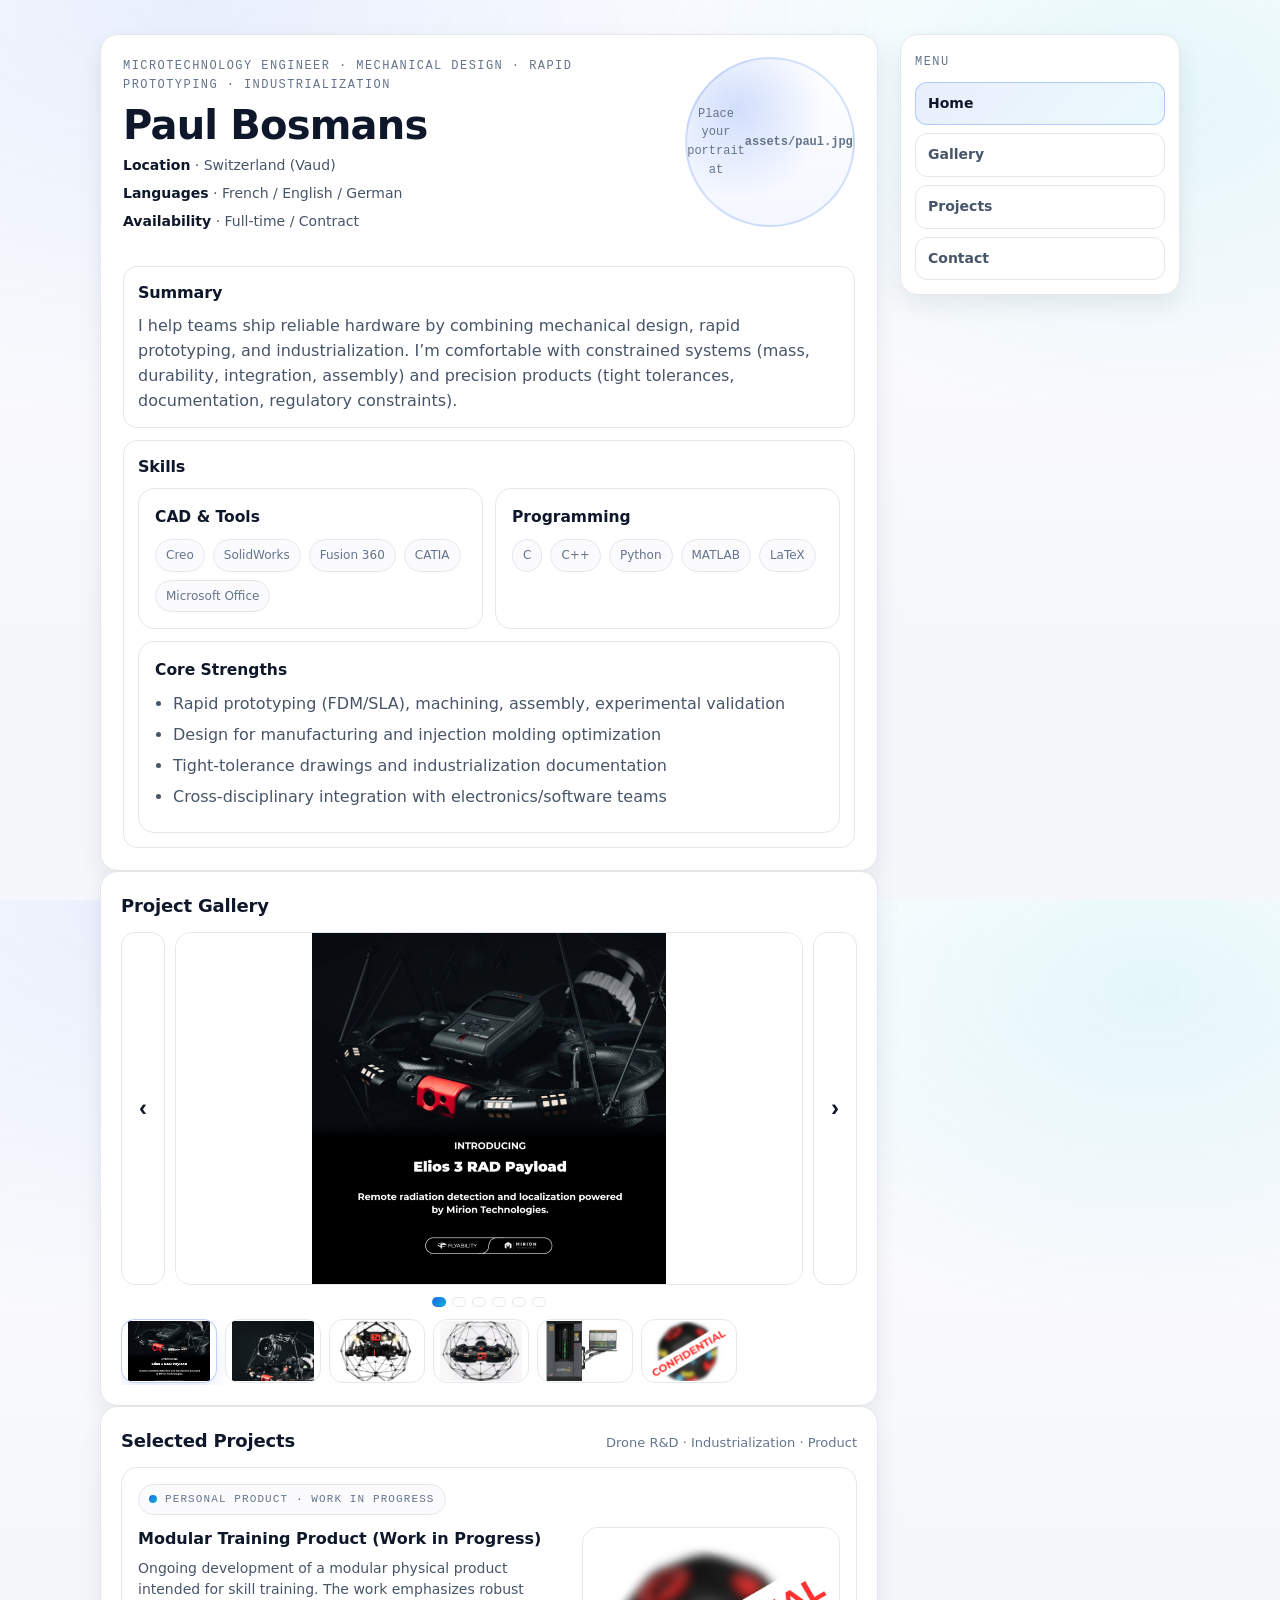
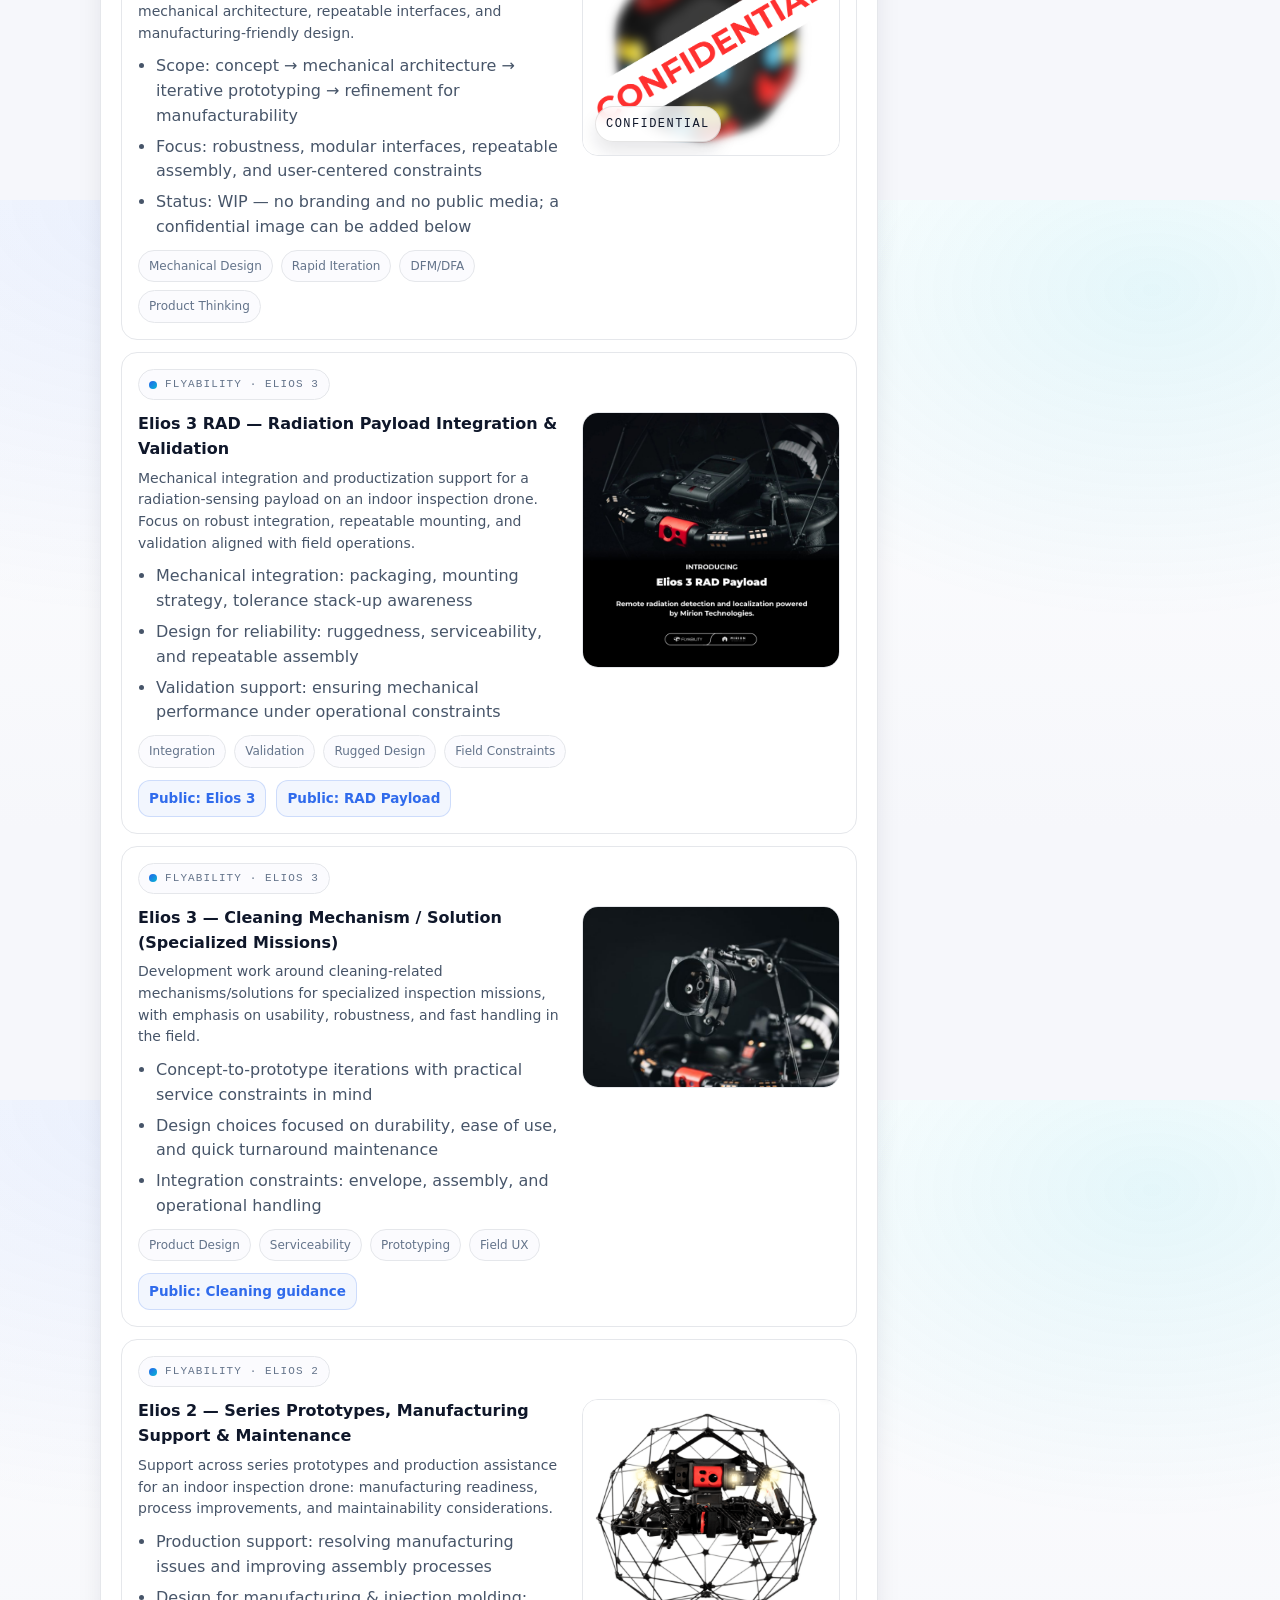
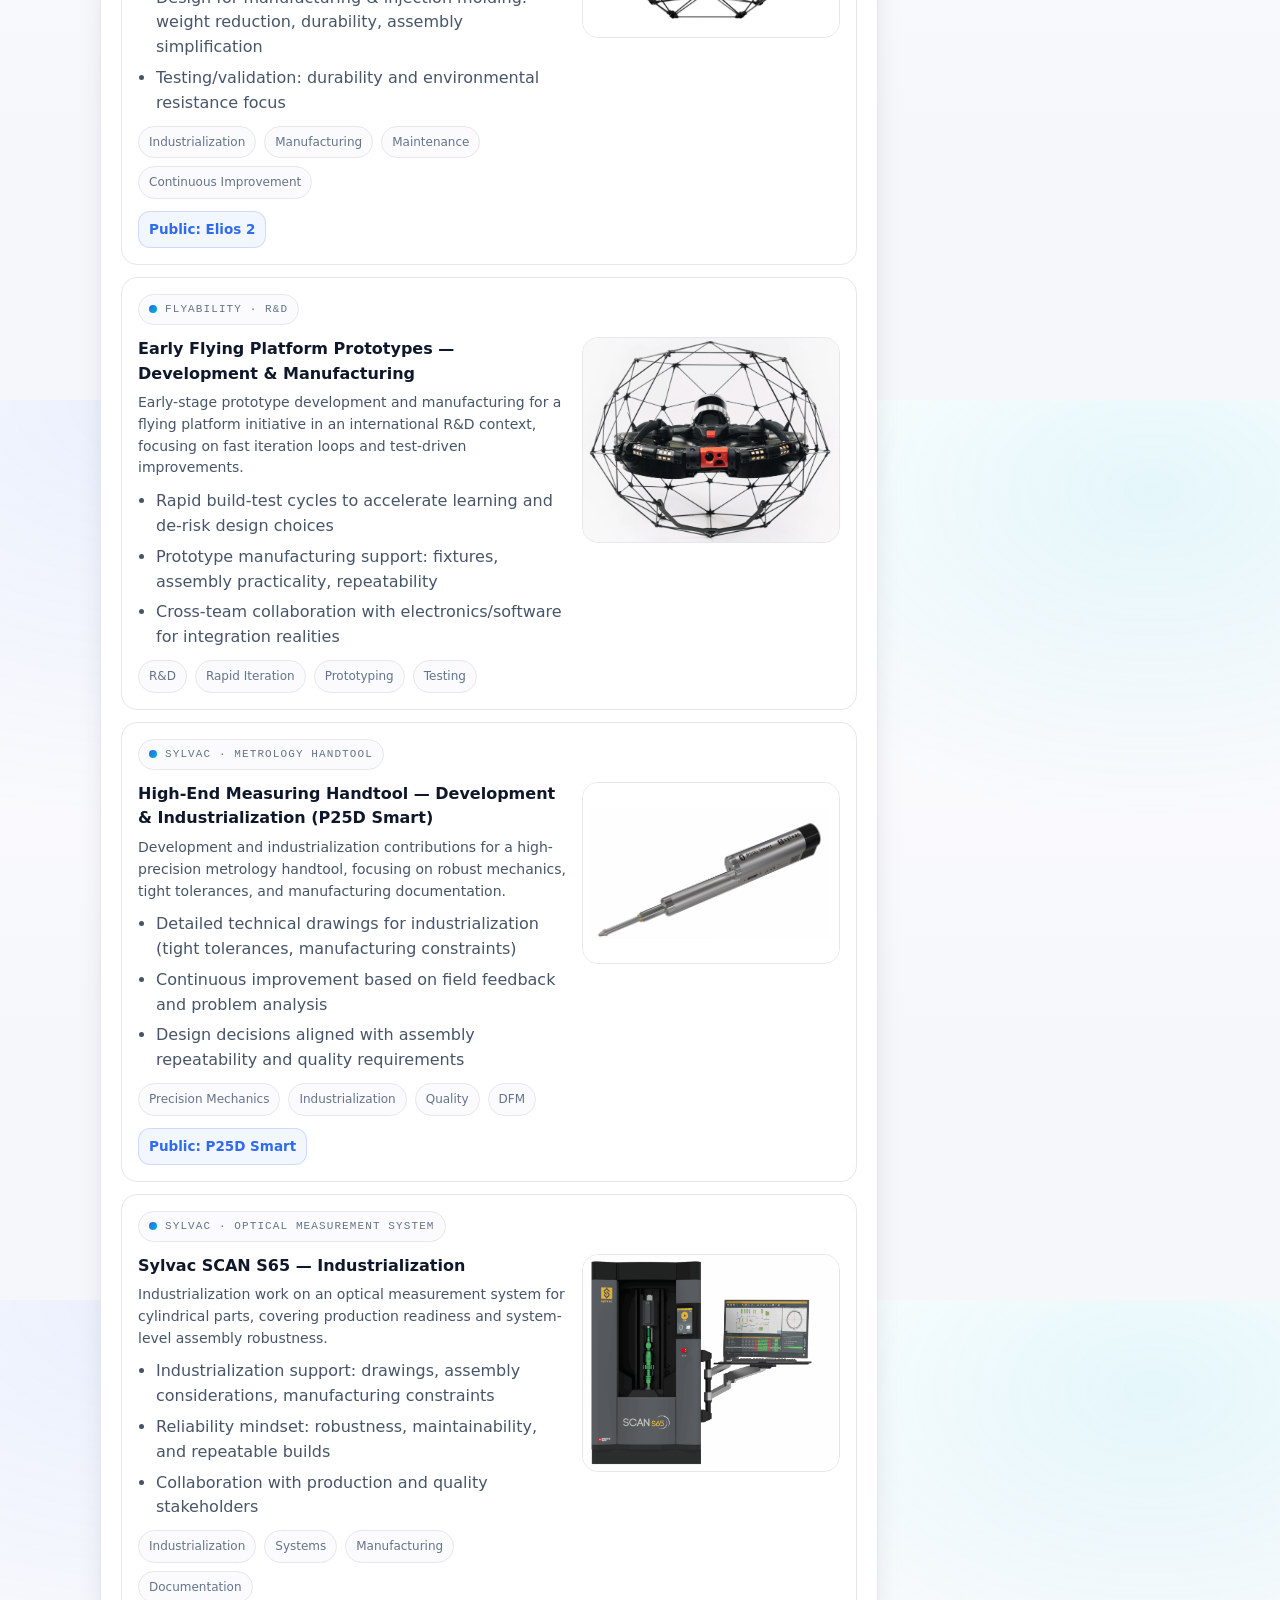
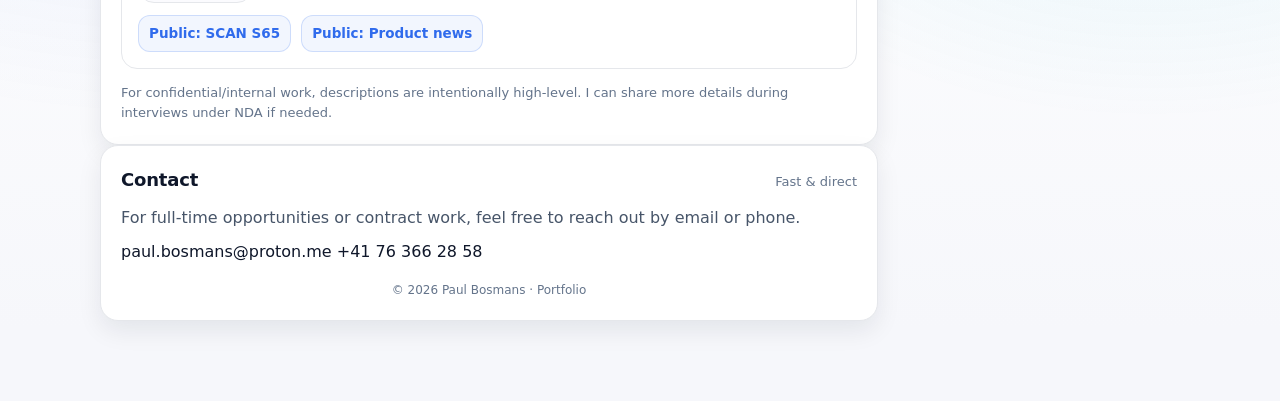
==== index.html @ 86e07195 "initial commit" ====
<!doctype html>
<html lang="en">
<head>
  <meta charset="utf-8" />
  <meta name="viewport" content="width=device-width,initial-scale=1" />
  <title>Paul Bosmans — Portfolio</title>
  <meta name="description" content="Portfolio of Paul Bosmans — Microtechnology engineer focused on mechanical design, rapid prototyping, and industrialization." />
  <link rel="stylesheet" href="css/styles.css" />
</head>

<body>
  <div class="layout">
    <!-- MAIN CONTENT -->
    <main class="content" id="top">

      <!-- HERO -->
      <header class="card hero">
        <div class="hero-left">
          <div class="kicker">Microtechnology Engineer · Mechanical Design · Rapid Prototyping · Industrialization</div>
          <h1>Paul Bosmans</h1>
          <div class="quick" id="quickInfo"></div>
        </div>

        <div class="hero-right">
          <figure class="avatar" aria-label="Portrait">
            <img src="assets/paul.jpg" alt="Paul Bosmans portrait"
                 onerror="this.style.display='none'; this.nextElementSibling.style.display='flex';" />
            <div class="avatar-fallback" style="display:none;">
              Place your portrait at<br><b>assets/paul.jpg</b>
            </div>
          </figure>
        </div>

        <div class="hero-embedded">
          <div class="hero-block" id="summary">
            <h2>Summary</h2>
            <p class="p" id="summaryText"></p>
          </div>

          <div class="hero-block" id="skills">
            <h2>Skills</h2>
            <div class="skills-grid" id="skillsGrid"></div>
          </div>
        </div>
      </header>

      <!-- GALLERY / CAROUSEL -->
      <section class="card section" id="gallery">
        <div class="section-head">
          <h2>Project Gallery</h2>
        </div>

        <div class="carousel" aria-label="Project images carousel">
          <div class="carousel-main">
            <button class="c-btn" id="cPrev" aria-label="Previous image">‹</button>

            <figure class="c-frame">
              <img id="cImage" alt="Project image" />
              <div class="c-fallback" id="cFallback" style="display:none;">
                No image to display. Check your list in <code>js/data.js</code>.
              </div>
            </figure>

            <button class="c-btn" id="cNext" aria-label="Next image">›</button>
          </div>

          <div class="carousel-meta">
            <div class="c-dots" id="cDots" aria-label="Carousel position"></div>
          </div>

          <div class="c-thumbs" id="cThumbs" aria-label="Carousel thumbnails"></div>
        </div>
      </section>

      <!-- PROJECTS -->
      <section class="card section" id="projects">
        <div class="section-head">
          <h2>Selected Projects</h2>
          <p>Drone R&amp;D · Industrialization · Product</p>
        </div>

        <div class="grid" id="projectsGrid"></div>

        <p class="note" id="projectsNote"></p>
      </section>

      <!-- CONTACT -->
      <section class="card section" id="contact">
        <div class="section-head">
          <h2>Contact</h2>
          <p>Fast & direct</p>
        </div>

        <p class="p" id="contactIntro"></p>
        <div class="actions" style="margin-top:10px;" id="contactActions"></div>

        <footer class="footer">© <span id="year"></span> Paul Bosmans · Portfolio</footer>
      </section>
    </main>

    <!-- RIGHT SIDEBAR MENU -->
    <aside class="sidebar card" aria-label="Right navigation">
      <div class="side-title">Menu</div>
      <nav class="nav" id="rightNav">
        <a href="#top" class="active">Home</a>
        <a href="#gallery">Gallery</a>
        <a href="#projects">Projects</a>
        <a href="#contact">Contact</a>
      </nav>
    </aside>
  </div>

  <script src="js/data.js"></script>
  <script src="js/main.js"></script>
</body>
</html>
---- css/styles.css ----
:root{
  --bg: #ffffff;
  --bg2:#f6f7fb;
  --card:#ffffff;
  --text:#0f172a;
  --muted:#475569;
  --muted2:#64748b;
  --border:#e5e7eb;
  --shadow: 0 10px 24px rgba(15, 23, 42, .08);
  --radius: 18px;
  --accent:#2563eb;
  --accent2:#06b6d4;
  --max: 1120px;
  --mono: ui-monospace, SFMono-Regular, Menlo, Monaco, Consolas, "Liberation Mono", "Courier New", monospace;
  --sans: ui-sans-serif, system-ui, -apple-system, Segoe UI, Roboto, Helvetica, Arial, "Apple Color Emoji","Segoe UI Emoji";
}

*{box-sizing:border-box}
html,body{height:100%}

body{
  margin:0;
  font-family:var(--sans);
  color:var(--text);
  background:
    radial-gradient(1200px 700px at 15% 0%, rgba(37,99,235,.10), transparent 60%),
    radial-gradient(900px 600px at 90% 10%, rgba(6,182,212,.10), transparent 55%),
    linear-gradient(180deg, var(--bg), var(--bg2) 70%, var(--bg2));
  line-height:1.55;
}

a{color:inherit; text-decoration:none}
code{font-family:var(--mono); font-size:.95em}

.layout{
  max-width: var(--max);
  margin: 0 auto;
  padding: 34px 20px 80px;
  display:grid;
  grid-template-columns: 1fr 280px;
  gap: 22px;
  align-items:start;
}

@media (max-width: 980px){
  .layout{grid-template-columns:1fr}
  .sidebar{position:static !important; top:auto !important}
}

.card{
  background: var(--card);
  border: 1px solid var(--border);
  border-radius: var(--radius);
  box-shadow: var(--shadow);
}

/* HERO */
.hero{
  padding: 22px;
  display:grid;
  grid-template-columns: minmax(0, 1fr) 260px;
  gap: 18px;
  align-items:start; /* top aligned */
}
@media (max-width: 780px){ .hero{grid-template-columns:1fr} }

.kicker{
  font-family: var(--mono);
  font-size: 12px;
  letter-spacing: .12em;
  text-transform: uppercase;
  color: var(--muted2);
}

h1{
  margin: 10px 0 8px;
  font-size: 40px;
  line-height: 1.08;
  letter-spacing: -0.02em;
}
@media (max-width: 520px){ h1{font-size: 34px} }

.subtitle{
  margin: 8px 0 0;
  color: var(--muted);
  max-width: 70ch;
  font-size: 15.5px;
}

.hero-embedded{
  margin-top: 16px;
  display:flex;
  flex-direction:column;
  gap: 12px;
  grid-column: 1 / -1;
}

.hero-block{
  border: 1px solid var(--border);
  border-radius: 14px;
  background: #ffffff;
  padding: 14px;
}

.hero-block h2{
  margin: 0 0 8px;
  font-size: 16px;
  letter-spacing: -.01em;
}

.micro{display:flex; gap:8px; flex-wrap:wrap; margin-top:14px}
.chip{
  font-size: 12px;
  padding: 6px 10px;
  border-radius: 999px;
  border: 1px solid var(--border);
  background: #fbfbfe;
  color: var(--muted2);
}

/* Right side: photo at top-right */
.hero-right{
  display:flex;
  flex-direction:column;
  align-items:flex-end;
  gap: 12px;
  width: 260px;
  justify-self: end;
}
@media (max-width: 780px){
  .hero-right{
    align-items:flex-start;
  }
}

/* Circular profile photo */
.avatar{
  width: 170px;
  height: 170px;
  border-radius: 999px;
  border: 2px solid rgba(37,99,235,.18);
  background:
    radial-gradient(circle at 30% 30%, rgba(37,99,235,.20), transparent 55%),
    linear-gradient(180deg, #fff, #f4f7ff);
  overflow:hidden;
  margin:0;
  flex: 0 0 auto;
}
.avatar img{
  width:100%;
  height:100%;
  object-fit:cover;
  display:block
}
.avatar-fallback{
  width:100%;
  height:100%;
  display:flex;
  align-items:center;
  justify-content:center;
  text-align:center;
  padding:10px;
  color: var(--muted2);
  font-family: var(--mono);
  font-size: 12px;
}

/* Quick info under photo */
.quick{
  display:flex;
  flex-direction:column;
  gap:6px;
  text-align:left;
}
.quick-line{color:var(--muted); font-size:14px}
.quick-line b{color:var(--text)}

/* SECTIONS */
.section{padding: 20px}
.section-head{
  display:flex;
  justify-content:space-between;
  align-items:baseline;
  gap:12px;
  margin-bottom: 12px;
}
.section-head h2{margin:0; font-size: 18px; letter-spacing:-.01em}
.section-head p{margin:0; color:var(--muted2); font-size:13px}
.p{margin:0; color:var(--muted)}

.note{
  margin: 14px 0 0;
  color: var(--muted2);
  font-size: 13px;
}

/* PROJECTS */
.grid{
  display:grid;
  grid-template-columns: repeat(12, 1fr);
  gap: 12px;
}

.project{
  grid-column: span 12;
  padding: 16px;
  border-radius: 16px;
  border: 1px solid var(--border);
  background: #ffffff;
}

.badge{
  display:inline-flex;
  align-items:center;
  gap:8px;
  font-family: var(--mono);
  font-size: 11px;
  letter-spacing: .10em;
  text-transform: uppercase;
  padding: 6px 10px;
  border-radius: 999px;
  border: 1px solid var(--border);
  background: #fbfbfe;
  color: var(--muted2);
  margin-bottom: 12px;
}
.dot{
  width: 8px; height: 8px; border-radius: 999px;
  background: linear-gradient(135deg, var(--accent), var(--accent2));
}

.project-body{
  display:grid;
  grid-template-columns: 1.25fr .75fr;
  gap: 14px;
  align-items:start;
}
.project-body.no-media{grid-template-columns: 1fr;}
@media (max-width: 900px){ .project-body{grid-template-columns:1fr} }

.project-text h3{margin:0 0 6px; font-size: 16px}
.project-text p{margin:0 0 10px; color: var(--muted); font-size: 14px}

.bullets{
  margin: 0 0 10px;
  padding-left: 18px;
  color: var(--muted);
}
.bullets li{margin: 6px 0}
.bullets b{color: var(--text)}

.tags{display:flex; gap:8px; flex-wrap:wrap}
.tag{
  font-size: 12px;
  padding: 6px 10px;
  border-radius: 999px;
  border: 1px solid var(--border);
  background: #fbfbfe;
  color: var(--muted2);
}

.links{display:flex; gap:10px; flex-wrap:wrap; margin-top: 12px}
.link{
  font-size: 13.5px;
  font-weight: 650;
  color: rgba(37,99,235,.95);
  padding: 7px 10px;
  border-radius: 12px;
  border: 1px solid rgba(37,99,235,.18);
  background: rgba(37,99,235,.06);
}

.project-media{
  margin:0;
  border-radius: 16px;
  border: 1px solid var(--border);
  overflow:hidden;
  background:
    radial-gradient(600px 220px at 20% 0%, rgba(37,99,235,.10), transparent 60%),
    linear-gradient(180deg, #ffffff, #f7f8ff);
  min-height: 180px;
  display:flex;
  align-items:center;
  justify-content:center;
  position: relative;
}
.project-media img{
  width:100%;
  height:100%;
  min-height: 180px;
  object-fit:cover;
  display:block;
}

.project-media.contain-image img{
  object-fit: contain;
  background: #ffffff;
  padding: 8px;
}
.media-fallback{
  width:100%;
  height:100%;
  min-height: 180px;
  display:flex;
  align-items:center;
  justify-content:center;
  text-align:center;
  padding:16px;
  color: var(--muted2);
  font-family: var(--mono);
  font-size: 12px;
}

/* CONFIDENTIAL overlay */
.project-media.confidential .confidential-badge{
  position:absolute;
  left: 12px;
  bottom: 12px;
  padding: 8px 10px;
  border-radius: 999px;
  border: 1px solid rgba(0,0,0,.10);
  background: rgba(255,255,255,.82);
  backdrop-filter: blur(6px);
  font-family: var(--mono);
  font-size: 12px;
  letter-spacing: .12em;
  text-transform: uppercase;
  color: #0f172a;
  box-shadow: 0 10px 18px rgba(15,23,42,.10);
}

/* SKILLS */
.skills-grid{
  display:grid;
  grid-template-columns: 1fr 1fr;
  gap: 12px;
}
@media (max-width: 900px){ .skills-grid{grid-template-columns:1fr} }

.hero-block .skills-grid{
  margin-top: 6px;
}

.box{
  border: 1px solid var(--border);
  border-radius: 16px;
  padding: 16px;
  background: #ffffff;
}
.box h3{margin:0 0 10px; font-size: 15.5px}
.box ul{margin:0; padding-left:18px; color:var(--muted)}
.box li{margin:6px 0}

.pillrow{display:flex; flex-wrap:wrap; gap:8px}
.pill{
  font-size: 12px;
  padding: 6px 10px;
  border-radius: 999px;
  border: 1px solid var(--border);
  background: #fbfbfe;
  color: var(--muted2);
}

/* SIDEBAR */
.sidebar{
  position: sticky;
  top: 16px;
  padding: 14px;
}
.side-title{
  font-family: var(--mono);
  font-size: 12px;
  letter-spacing: .12em;
  text-transform: uppercase;
  color: var(--muted2);
  margin: 4px 0 10px;
}
.nav{display:flex; flex-direction:column; gap: 8px;}
.nav a{
  padding: 10px 12px;
  border-radius: 12px;
  border: 1px solid var(--border);
  background: #ffffff;
  color: var(--muted);
  font-weight: 650;
  font-size: 14px;
  transition: .12s ease;
}
.nav a:hover{
  border-color: rgba(37,99,235,.25);
  color: var(--text);
  transform: translateY(-1px);
  box-shadow: 0 10px 18px rgba(15,23,42,.06);
}
.nav a.active{
  color: var(--text);
  border-color: rgba(37,99,235,.30);
  background: linear-gradient(135deg, rgba(37,99,235,.10), rgba(6,182,212,.08));
}

.mini{
  margin-top: 12px;
  padding: 12px;
  border: 1px solid var(--border);
  border-radius: 14px;
  background: #ffffff;
  color: var(--muted);
  font-size: 13px;
}
.mini-title{
  font-weight: 800;
  color: var(--text);
  margin-bottom: 6px;
}

/* FOOTER */
.footer{
  margin-top: 16px;
  color: var(--muted2);
  font-size: 12px;
  text-align:center;
}

/* CAROUSEL (responsive, no page scale issues) */
.carousel{
  display:flex;
  flex-direction:column;
  gap: 12px;
}

.carousel-main{
  display:grid;
  grid-template-columns: 44px 1fr 44px;
  gap: 10px;
  align-items:stretch;
}
@media (max-width: 520px){
  .carousel-main{ grid-template-columns: 40px 1fr 40px; }
}

.c-btn{
  border-radius: 14px;
  border: 1px solid var(--border);
  background: #ffffff;
  font-size: 24px;
  font-weight: 800;
  color: var(--text);
  cursor:pointer;
  transition: .12s ease;
}
.c-btn:hover{
  transform: translateY(-1px);
  box-shadow: 0 10px 18px rgba(15,23,42,.08);
}
.c-btn:disabled{
  opacity: .5;
  cursor:not-allowed;
  box-shadow:none;
  transform:none;
}

.c-frame{
  margin:0;
  border-radius: 16px;
  border: 1px solid var(--border);
  overflow:hidden;
  background:
    radial-gradient(600px 220px at 20% 0%, rgba(37,99,235,.10), transparent 60%),
    linear-gradient(180deg, #ffffff, #f7f8ff);
  display:flex;
  align-items:center;
  justify-content:center;

  aspect-ratio: 16 / 9;
  max-height: 420px;
  width: 100%;
}

#cImage{
  width:100%;
  height:100%;
  object-fit: contain;
  display:block;
  background: #fff;
}

.c-fallback{
  width:100%;
  height:100%;
  display:flex;
  align-items:center;
  justify-content:center;
  text-align:center;
  padding:16px;
  color: var(--muted2);
  font-family: var(--mono);
  font-size: 12px;
}

.carousel-meta{
  display:flex;
  align-items:center;
  justify-content:center;
  gap: 12px;
  flex-wrap:wrap;
}

.c-caption b{font-size: 14px;}
.c-sub{
  font-family: var(--mono);
  font-size: 12px;
  color: var(--muted2);
  margin-top: 4px;
}

.c-dots{display:flex; gap: 6px; align-items:center;}
.c-dot{
  width: 10px;
  height: 10px;
  border-radius: 999px;
  border: 1px solid var(--border);
  background: #ffffff;
  cursor:pointer;
}
.c-dot.active{
  background: linear-gradient(135deg, var(--accent), var(--accent2));
  border-color: rgba(37,99,235,.20);
}

.c-thumbs{
  display:flex;
  gap: 8px;
  overflow:auto;
  padding-bottom: 2px;
  scroll-snap-type: x mandatory;
}
.c-thumb{
  min-width: 96px;
  width: 96px;
  height: 64px;
  border-radius: 14px;
  border: 1px solid var(--border);
  background: #fff;
  overflow:hidden;
  cursor:pointer;
  transition: .12s ease;
  position:relative;
  scroll-snap-align: start;
}
.c-thumb:hover{
  transform: translateY(-1px);
  box-shadow: 0 10px 18px rgba(15,23,42,.08);
}
.c-thumb.active{
  border-color: rgba(37,99,235,.30);
  box-shadow: 0 10px 18px rgba(37,99,235,.10);
}
.c-thumb img{
  width:100%;
  height:100%;
  object-fit:cover;
  display:block;
}
.c-thumb-fallback{
  width:100%;
  height:100%;
  display:flex;
  align-items:center;
  justify-content:center;
  text-align:center;
  padding: 6px;
  font-size: 10px;
  color: var(--muted2);
  font-family: var(--mono);
}
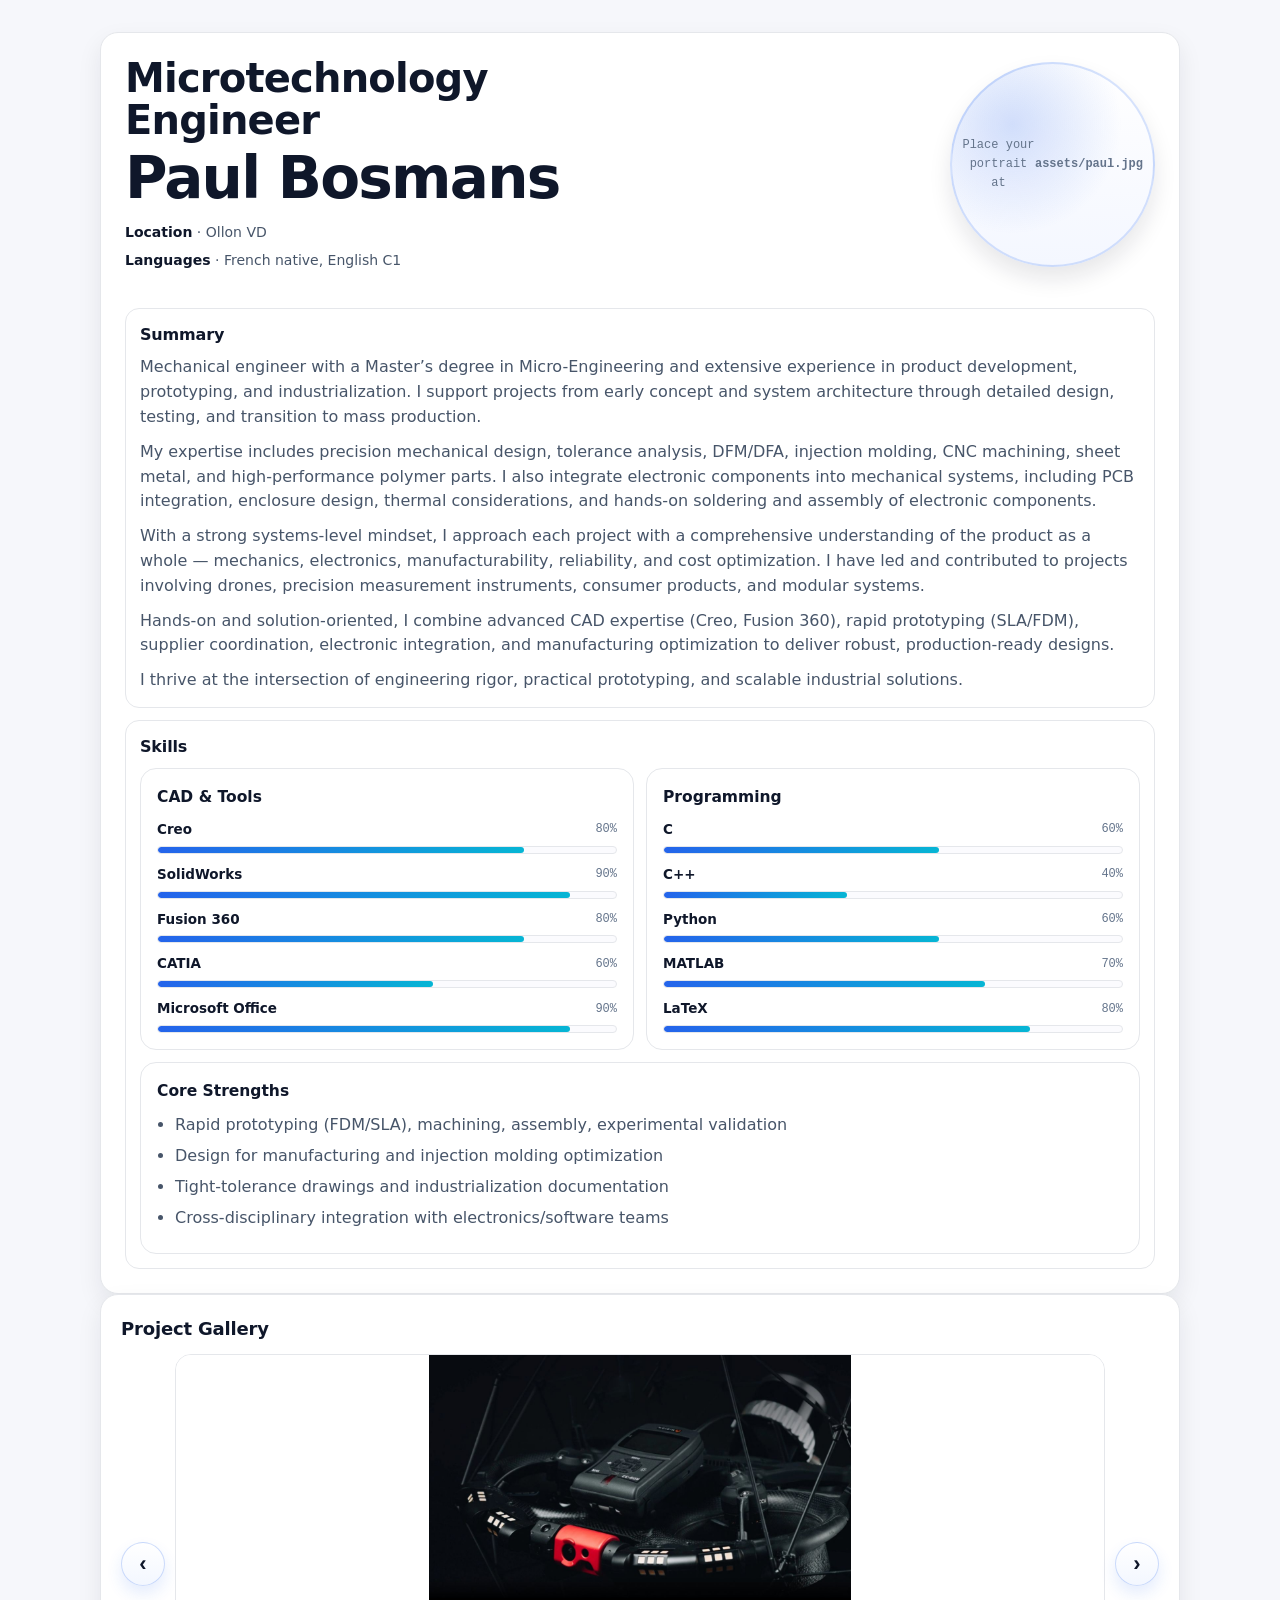
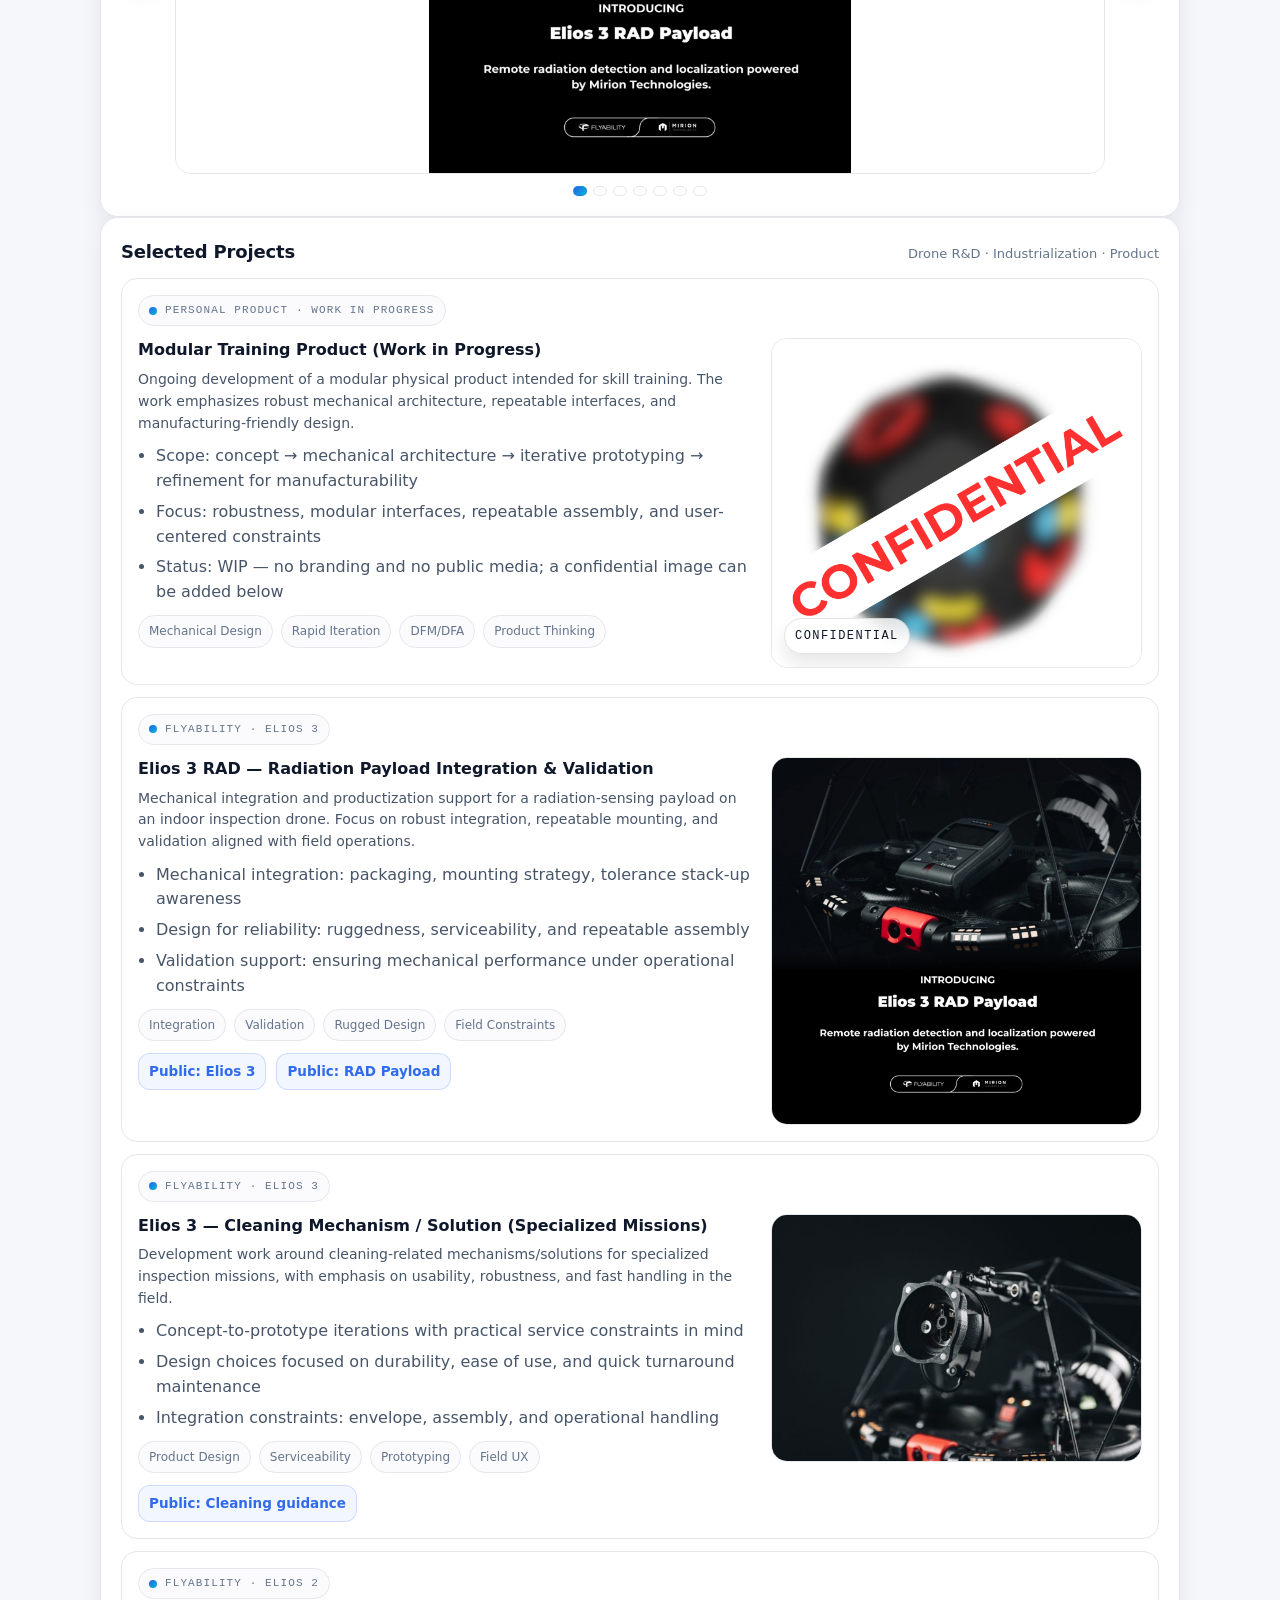
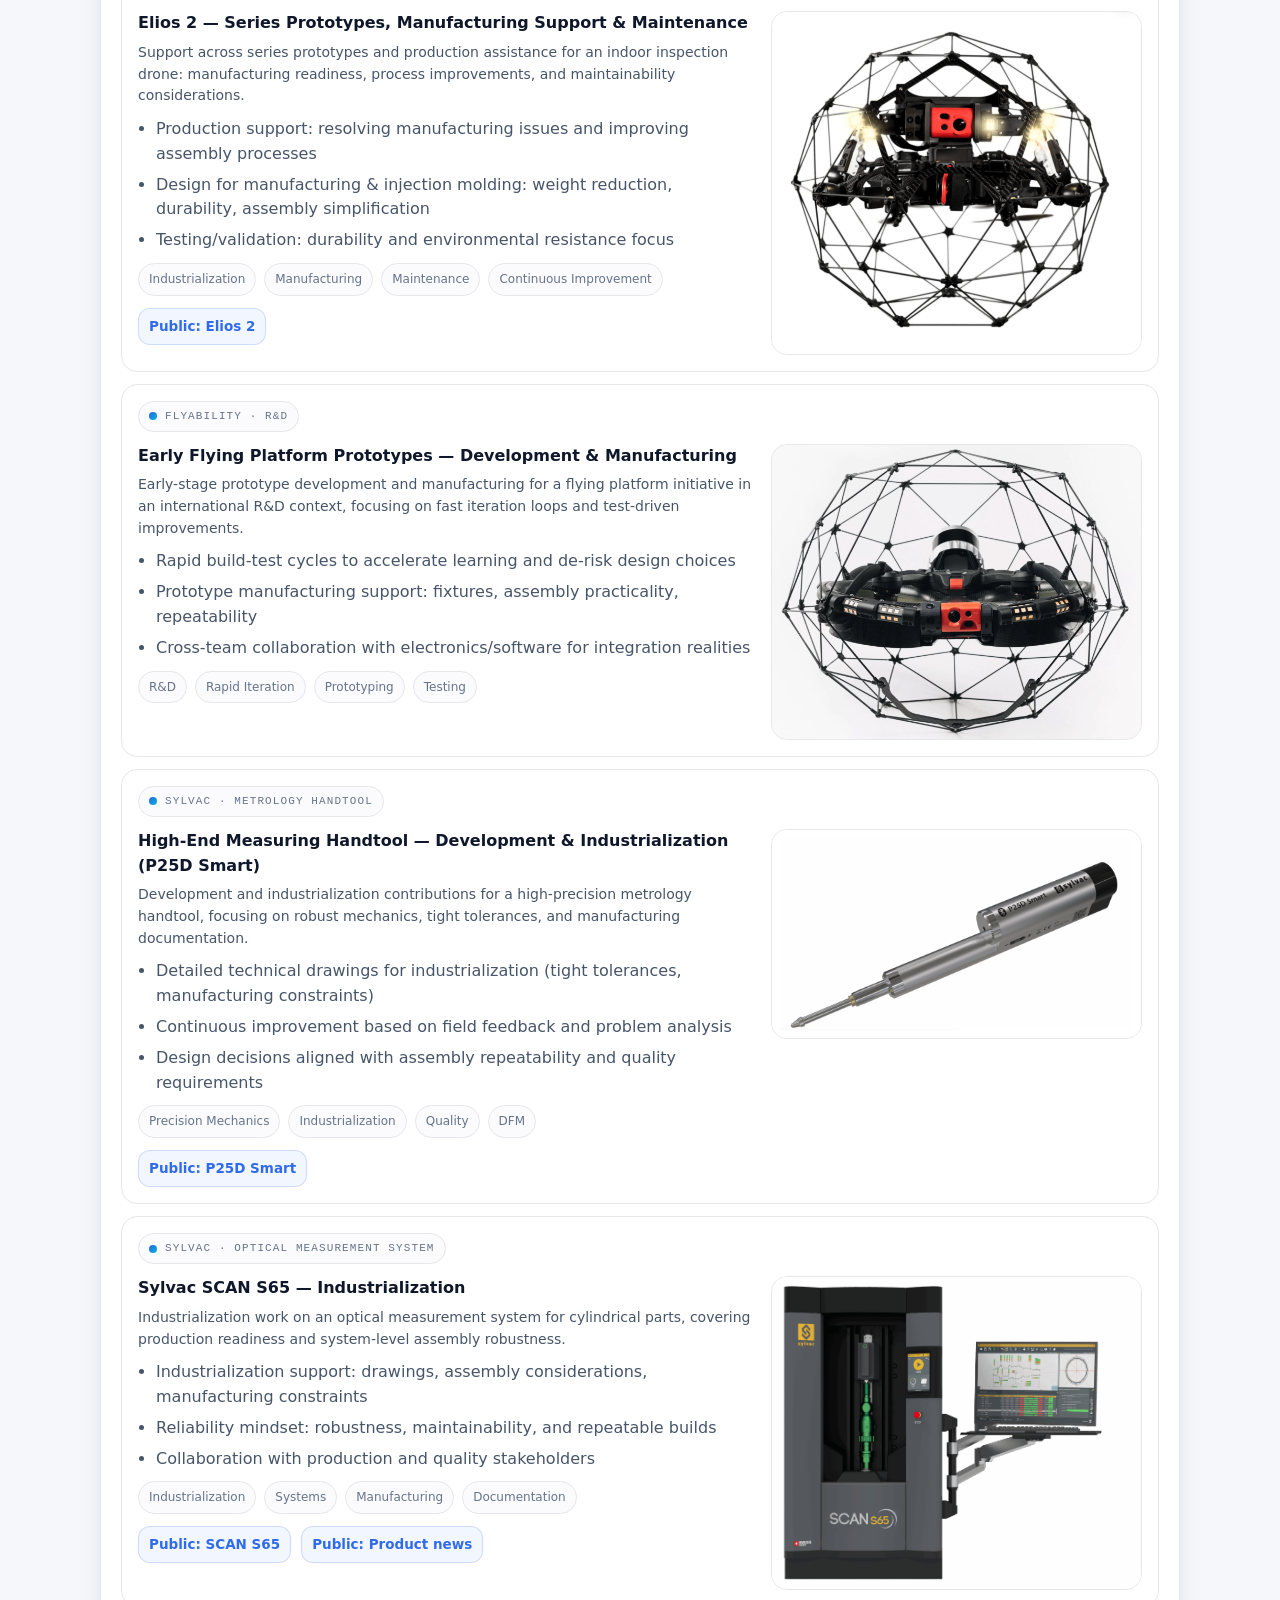
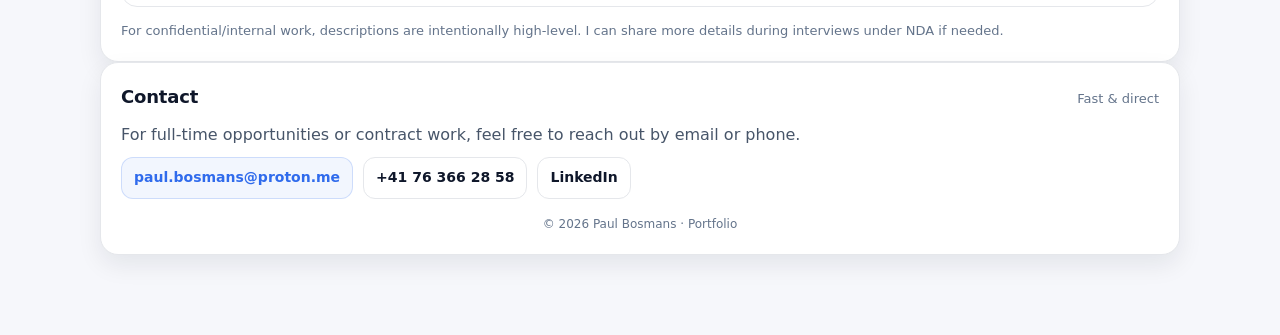
==== commit ebaf51e1: "second version, sharable" ====
--- a/index.html
+++ b/index.html
@@ -5,6 +5,7 @@
   <meta name="viewport" content="width=device-width,initial-scale=1" />
   <title>Paul Bosmans — Portfolio</title>
   <meta name="description" content="Portfolio of Paul Bosmans — Microtechnology engineer focused on mechanical design, rapid prototyping, and industrialization." />
+  <link rel="icon" type="image/png" sizes="512x512" href="assets/android-chrome-512x512.png" />
   <link rel="stylesheet" href="css/styles.css" />
 </head>
 
@@ -16,8 +17,8 @@
       <!-- HERO -->
       <header class="card hero">
         <div class="hero-left">
-          <div class="kicker">Microtechnology Engineer · Mechanical Design · Rapid Prototyping · Industrialization</div>
-          <h1>Paul Bosmans</h1>
+          <p class="hero-role">Microtechnology Engineer</p>
+          <h1 class="hero-name">Paul Bosmans</h1>
           <div class="quick" id="quickInfo"></div>
         </div>
 
@@ -34,7 +35,7 @@
         <div class="hero-embedded">
           <div class="hero-block" id="summary">
             <h2>Summary</h2>
-            <p class="p" id="summaryText"></p>
+            <div class="p" id="summaryText"></div>
           </div>
 
           <div class="hero-block" id="skills">
@@ -56,6 +57,7 @@
 
             <figure class="c-frame">
               <img id="cImage" alt="Project image" />
+              <video id="cVideo" controls muted playsinline preload="metadata" style="display:none;"></video>
               <div class="c-fallback" id="cFallback" style="display:none;">
                 No image to display. Check your list in <code>js/data.js</code>.
               </div>
@@ -98,16 +100,6 @@
       </section>
     </main>
 
-    <!-- RIGHT SIDEBAR MENU -->
-    <aside class="sidebar card" aria-label="Right navigation">
-      <div class="side-title">Menu</div>
-      <nav class="nav" id="rightNav">
-        <a href="#top" class="active">Home</a>
-        <a href="#gallery">Gallery</a>
-        <a href="#projects">Projects</a>
-        <a href="#contact">Contact</a>
-      </nav>
-    </aside>
   </div>
 
   <script src="js/data.js"></script>
--- a/css/styles.css
+++ b/css/styles.css
@@ -22,10 +22,7 @@
   margin:0;
   font-family:var(--sans);
   color:var(--text);
-  background:
-    radial-gradient(1200px 700px at 15% 0%, rgba(37,99,235,.10), transparent 60%),
-    radial-gradient(900px 600px at 90% 10%, rgba(6,182,212,.10), transparent 55%),
-    linear-gradient(180deg, var(--bg), var(--bg2) 70%, var(--bg2));
+  background: var(--bg2);
   line-height:1.55;
 }
 
@@ -35,17 +32,14 @@
 .layout{
   max-width: var(--max);
   margin: 0 auto;
-  padding: 34px 20px 80px;
+  padding: clamp(16px, 2.5vw, 34px) clamp(12px, 2.2vw, 20px) 80px;
   display:grid;
-  grid-template-columns: 1fr 280px;
-  gap: 22px;
+  grid-template-columns: minmax(0, 1fr);
+  gap: clamp(12px, 2vw, 22px);
   align-items:start;
 }
 
-@media (max-width: 980px){
-  .layout{grid-template-columns:1fr}
-  .sidebar{position:static !important; top:auto !important}
-}
+.content{min-width:0}
 
 .card{
   background: var(--card);
@@ -56,35 +50,44 @@
 
 /* HERO */
 .hero{
-  padding: 22px;
+  padding: 24px;
   display:grid;
-  grid-template-columns: minmax(0, 1fr) 260px;
-  gap: 18px;
-  align-items:start; /* top aligned */
-}
-@media (max-width: 780px){ .hero{grid-template-columns:1fr} }
-
-.kicker{
-  font-family: var(--mono);
-  font-size: 12px;
-  letter-spacing: .12em;
-  text-transform: uppercase;
-  color: var(--muted2);
-}
-
-h1{
-  margin: 10px 0 8px;
-  font-size: 40px;
-  line-height: 1.08;
+  grid-template-columns: minmax(0, 1fr) minmax(170px, 220px);
+  gap: 20px 28px;
+  align-items:center;
+}
+@media (max-width: 1240px){
+  .hero{
+    grid-template-columns:1fr;
+    gap: 14px;
+  }
+}
+
+.hero-left{min-width:0}
+
+.hero-role{
+  margin: 0;
+  font-size: clamp(26px, 4.6vw, 40px);
+  line-height: 1.05;
   letter-spacing: -0.02em;
-}
-@media (max-width: 520px){ h1{font-size: 34px} }
-
-.subtitle{
+  font-weight: 800;
+  color: var(--text);
+  max-width: 18ch;
+}
+
+.hero-name{
   margin: 8px 0 0;
-  color: var(--muted);
-  max-width: 70ch;
-  font-size: 15.5px;
+  font-size: clamp(36px, 6vw, 58px);
+  line-height: 1.02;
+  letter-spacing: -0.03em;
+}
+
+.quick{
+  display:flex;
+  flex-direction:column;
+  gap:6px;
+  text-align:left;
+  margin-top: 14px;
 }
 
 .hero-embedded{
@@ -123,20 +126,23 @@
   display:flex;
   flex-direction:column;
   align-items:flex-end;
-  gap: 12px;
-  width: 260px;
+  gap: 0;
+  width: auto;
   justify-self: end;
-}
-@media (max-width: 780px){
+  align-self: center;
+}
+@media (max-width: 1240px){
   .hero-right{
-    align-items:flex-start;
+    align-items:center;
+    justify-self:center;
+    align-self: start;
   }
 }
 
 /* Circular profile photo */
 .avatar{
-  width: 170px;
-  height: 170px;
+  width: clamp(155px, 22vw, 205px);
+  height: clamp(155px, 22vw, 205px);
   border-radius: 999px;
   border: 2px solid rgba(37,99,235,.18);
   background:
@@ -145,6 +151,7 @@
   overflow:hidden;
   margin:0;
   flex: 0 0 auto;
+  box-shadow: 0 12px 22px rgba(15,23,42,.10);
 }
 .avatar img{
   width:100%;
@@ -165,15 +172,41 @@
   font-size: 12px;
 }
 
-/* Quick info under photo */
-.quick{
-  display:flex;
-  flex-direction:column;
-  gap:6px;
-  text-align:left;
-}
+/* Quick info */
 .quick-line{color:var(--muted); font-size:14px}
 .quick-line b{color:var(--text)}
+
+.actions{
+  display:flex;
+  gap:10px;
+  flex-wrap:wrap;
+}
+
+.btn{
+  display:inline-flex;
+  align-items:center;
+  justify-content:center;
+  padding: 9px 12px;
+  border-radius: 12px;
+  border: 1px solid var(--border);
+  background: #ffffff;
+  color: var(--text);
+  font-size: 14px;
+  font-weight: 650;
+  transition: .14s ease;
+}
+
+.btn:hover{
+  transform: translateY(-1px);
+  box-shadow: 0 10px 18px rgba(15,23,42,.08);
+  border-color: rgba(37,99,235,.25);
+}
+
+.btn.primary{
+  color: rgba(37,99,235,.95);
+  border-color: rgba(37,99,235,.18);
+  background: rgba(37,99,235,.06);
+}
 
 /* SECTIONS */
 .section{padding: 20px}
@@ -181,12 +214,16 @@
   display:flex;
   justify-content:space-between;
   align-items:baseline;
+  flex-wrap: wrap;
   gap:12px;
   margin-bottom: 12px;
 }
 .section-head h2{margin:0; font-size: 18px; letter-spacing:-.01em}
 .section-head p{margin:0; color:var(--muted2); font-size:13px}
 .p{margin:0; color:var(--muted)}
+
+.summary-paragraph{margin:0; color:var(--muted)}
+.summary-paragraph + .summary-paragraph{margin-top: 10px}
 
 .note{
   margin: 14px 0 0;
@@ -236,7 +273,7 @@
   align-items:start;
 }
 .project-body.no-media{grid-template-columns: 1fr;}
-@media (max-width: 900px){ .project-body{grid-template-columns:1fr} }
+@media (max-width: 1240px){ .project-body{grid-template-columns:1fr} }
 
 .project-text h3{margin:0 0 6px; font-size: 16px}
 .project-text p{margin:0 0 10px; color: var(--muted); font-size: 14px}
@@ -335,7 +372,7 @@
   grid-template-columns: 1fr 1fr;
   gap: 12px;
 }
-@media (max-width: 900px){ .skills-grid{grid-template-columns:1fr} }
+@media (max-width: 1100px){ .skills-grid{grid-template-columns:1fr} }
 
 .hero-block .skills-grid{
   margin-top: 6px;
@@ -361,41 +398,50 @@
   color: var(--muted2);
 }
 
-/* SIDEBAR */
-.sidebar{
-  position: sticky;
-  top: 16px;
-  padding: 14px;
-}
-.side-title{
-  font-family: var(--mono);
-  font-size: 12px;
-  letter-spacing: .12em;
-  text-transform: uppercase;
-  color: var(--muted2);
-  margin: 4px 0 10px;
-}
-.nav{display:flex; flex-direction:column; gap: 8px;}
-.nav a{
-  padding: 10px 12px;
-  border-radius: 12px;
-  border: 1px solid var(--border);
-  background: #ffffff;
-  color: var(--muted);
+.skill-level-list{
+  display:flex;
+  flex-direction:column;
+  gap: 10px;
+}
+
+.skill-level-item{
+  display:flex;
+  flex-direction:column;
+  gap: 6px;
+}
+
+.skill-level-head{
+  display:flex;
+  align-items:center;
+  justify-content:space-between;
+  gap: 10px;
+}
+
+.skill-name{
+  color: var(--text);
+  font-size: 13.5px;
   font-weight: 650;
-  font-size: 14px;
-  transition: .12s ease;
-}
-.nav a:hover{
-  border-color: rgba(37,99,235,.25);
-  color: var(--text);
-  transform: translateY(-1px);
-  box-shadow: 0 10px 18px rgba(15,23,42,.06);
-}
-.nav a.active{
-  color: var(--text);
-  border-color: rgba(37,99,235,.30);
-  background: linear-gradient(135deg, rgba(37,99,235,.10), rgba(6,182,212,.08));
+}
+
+.skill-level-value{
+  color: var(--muted2);
+  font-size: 12px;
+  font-family: var(--mono);
+}
+
+.skill-bar{
+  height: 8px;
+  border-radius: 999px;
+  border: 1px solid var(--border);
+  background: #fbfbfe;
+  overflow: hidden;
+}
+
+.skill-bar span{
+  display:block;
+  height:100%;
+  border-radius: 999px;
+  background: linear-gradient(135deg, var(--accent), var(--accent2));
 }
 
 .mini{
@@ -432,28 +478,41 @@
   display:grid;
   grid-template-columns: 44px 1fr 44px;
   gap: 10px;
-  align-items:stretch;
+  align-items:center;
 }
 @media (max-width: 520px){
   .carousel-main{ grid-template-columns: 40px 1fr 40px; }
 }
 
 .c-btn{
-  border-radius: 14px;
-  border: 1px solid var(--border);
-  background: #ffffff;
-  font-size: 24px;
+  width: 44px;
+  height: 44px;
+  border-radius: 999px;
+  border: 1px solid rgba(37,99,235,.22);
+  background: linear-gradient(180deg, #ffffff, #f3f7ff);
+  font-size: 22px;
   font-weight: 800;
   color: var(--text);
   cursor:pointer;
-  transition: .12s ease;
+  line-height: 1;
+  display:flex;
+  align-items:center;
+  justify-content:center;
+  transition: .16s ease;
+  box-shadow: 0 8px 16px rgba(37,99,235,.12);
+  align-self:center;
 }
 .c-btn:hover{
-  transform: translateY(-1px);
-  box-shadow: 0 10px 18px rgba(15,23,42,.08);
+  transform: translateY(-2px) scale(1.03);
+  border-color: rgba(37,99,235,.35);
+  box-shadow: 0 12px 22px rgba(37,99,235,.20);
+}
+.c-btn:focus-visible{
+  outline: 2px solid rgba(37,99,235,.45);
+  outline-offset: 2px;
 }
 .c-btn:disabled{
-  opacity: .5;
+  opacity: .45;
   cursor:not-allowed;
   box-shadow:none;
   transform:none;
@@ -484,6 +543,14 @@
   background: #fff;
 }
 
+#cVideo{
+  width:100%;
+  height:100%;
+  object-fit: contain;
+  display:block;
+  background: #000;
+}
+
 .c-fallback{
   width:100%;
   height:100%;
@@ -528,7 +595,7 @@
 }
 
 .c-thumbs{
-  display:flex;
+  display:none;
   gap: 8px;
   overflow:auto;
   padding-bottom: 2px;
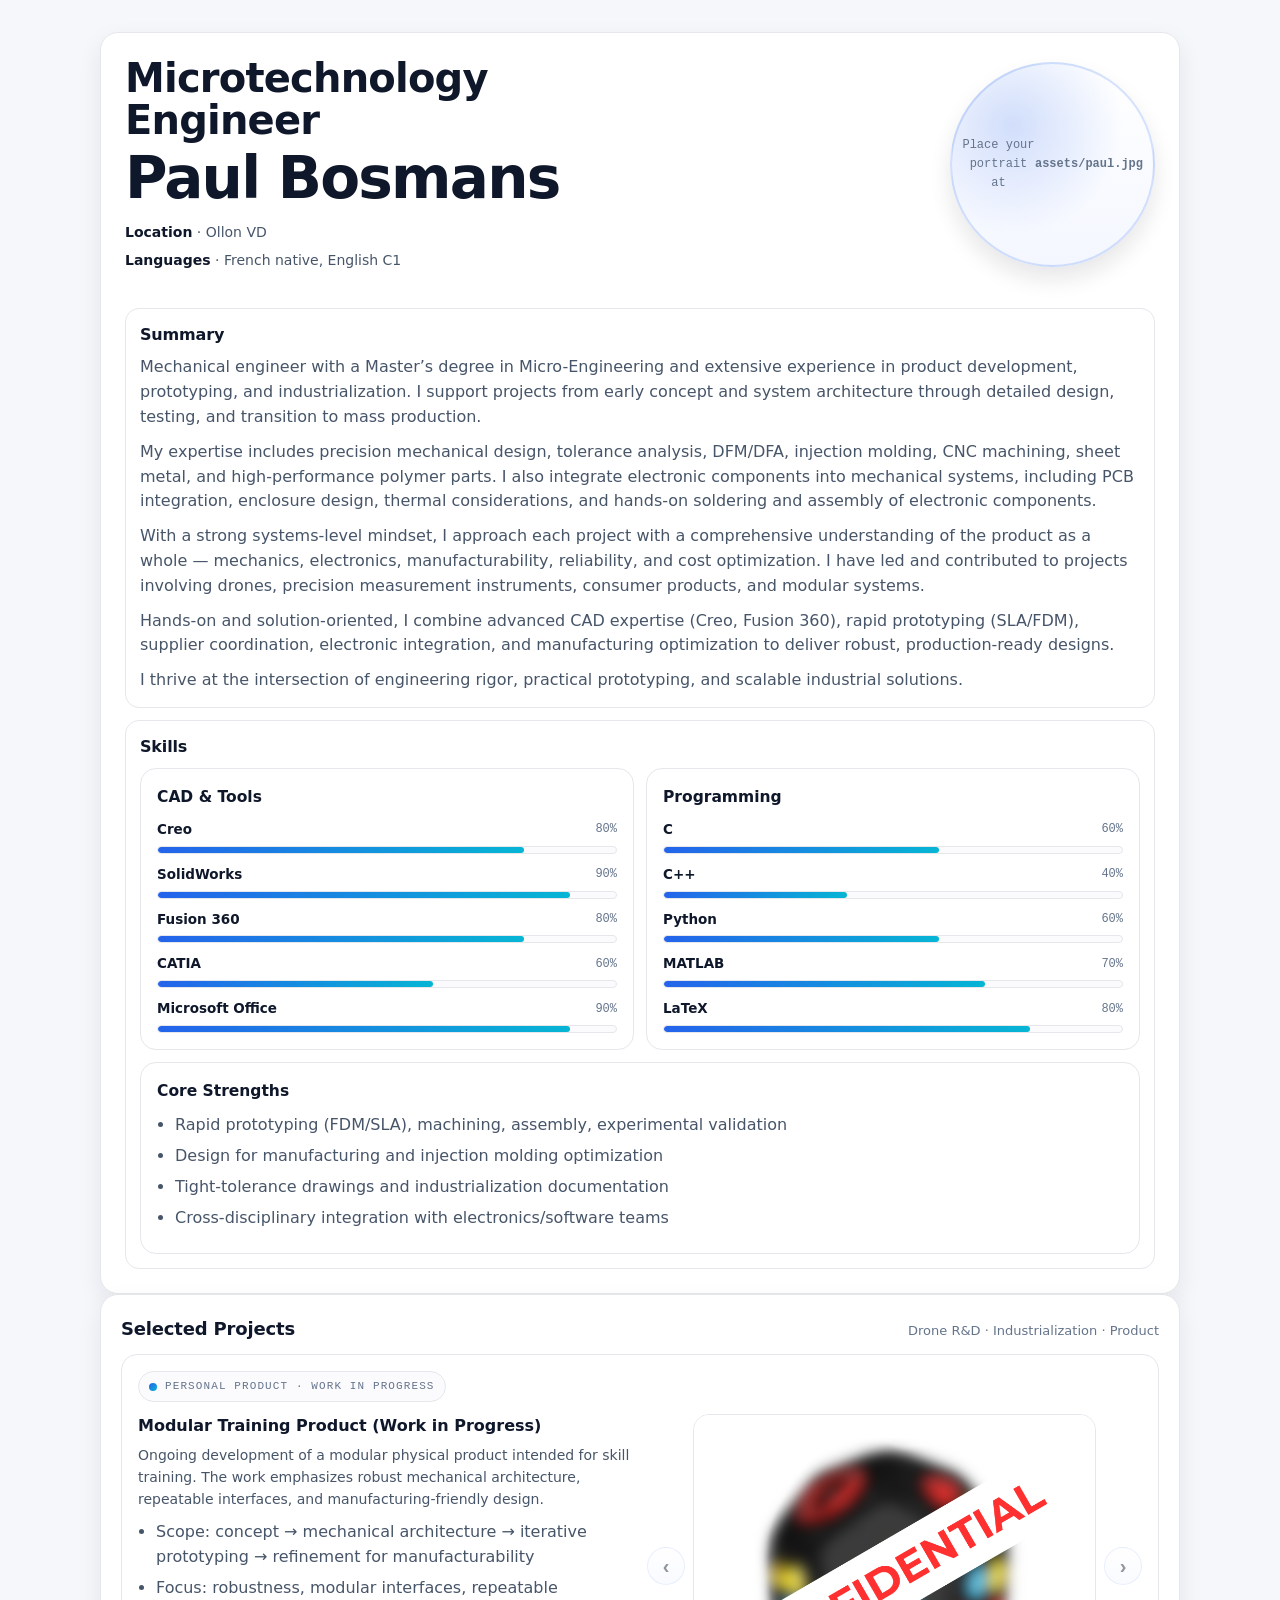
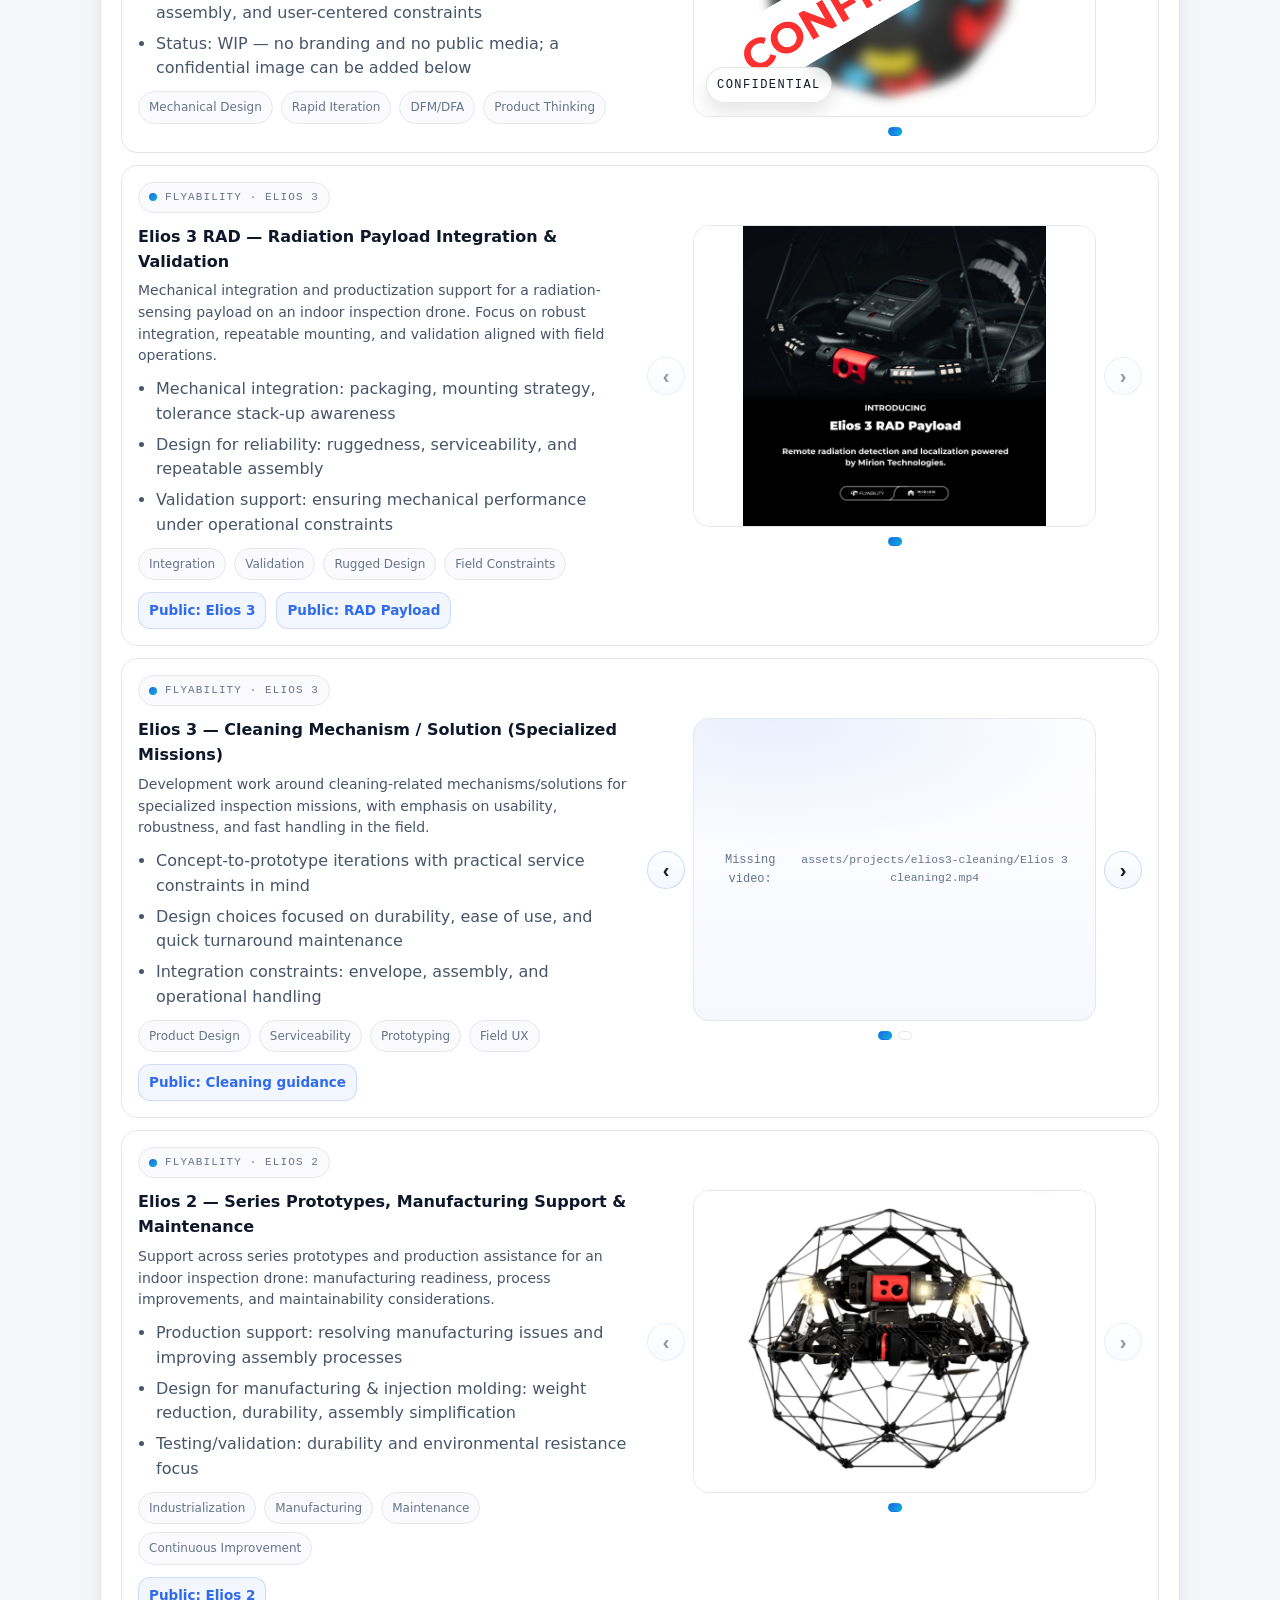
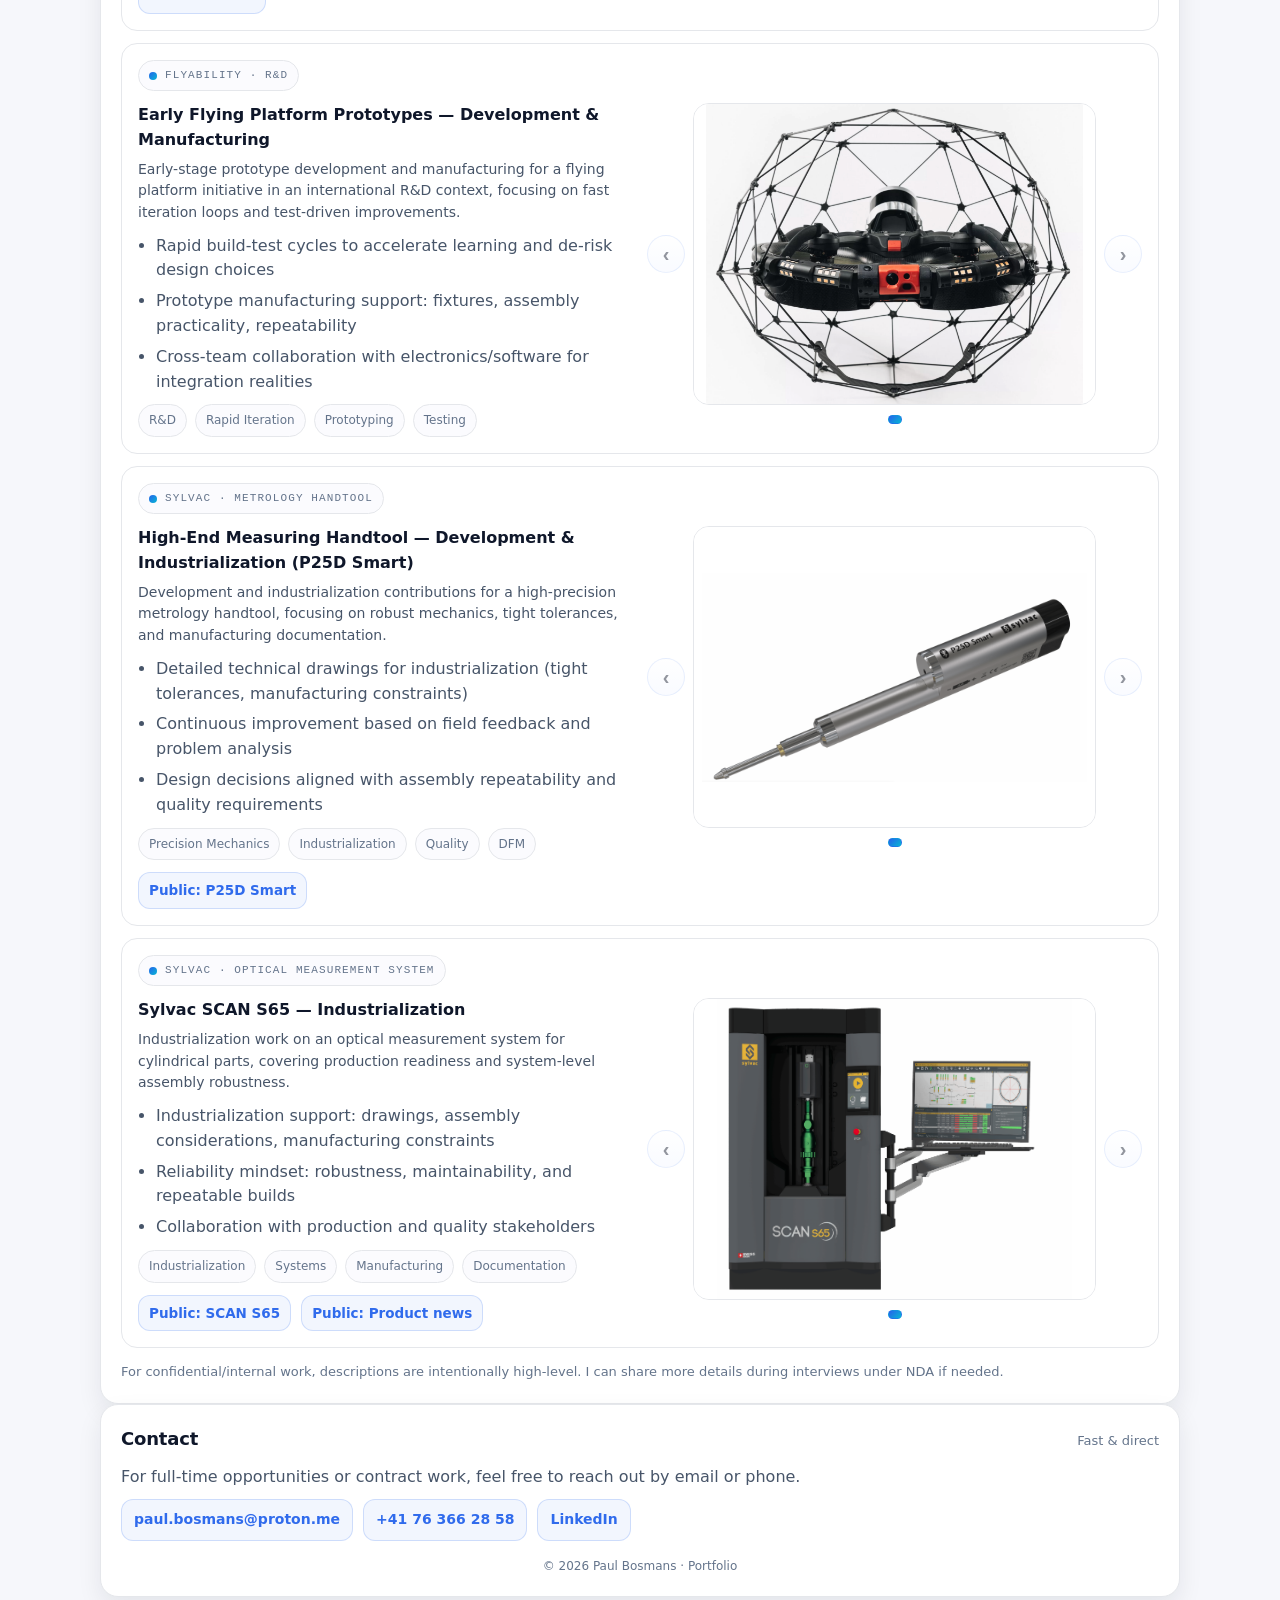
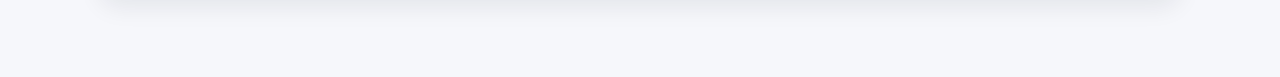
==== commit 71721cc3: "Modification romoved main caroussel" ====
--- a/index.html
+++ b/index.html
@@ -45,35 +45,6 @@
         </div>
       </header>
 
-      <!-- GALLERY / CAROUSEL -->
-      <section class="card section" id="gallery">
-        <div class="section-head">
-          <h2>Project Gallery</h2>
-        </div>
-
-        <div class="carousel" aria-label="Project images carousel">
-          <div class="carousel-main">
-            <button class="c-btn" id="cPrev" aria-label="Previous image">‹</button>
-
-            <figure class="c-frame">
-              <img id="cImage" alt="Project image" />
-              <video id="cVideo" controls muted playsinline preload="metadata" style="display:none;"></video>
-              <div class="c-fallback" id="cFallback" style="display:none;">
-                No image to display. Check your list in <code>js/data.js</code>.
-              </div>
-            </figure>
-
-            <button class="c-btn" id="cNext" aria-label="Next image">›</button>
-          </div>
-
-          <div class="carousel-meta">
-            <div class="c-dots" id="cDots" aria-label="Carousel position"></div>
-          </div>
-
-          <div class="c-thumbs" id="cThumbs" aria-label="Carousel thumbnails"></div>
-        </div>
-      </section>
-
       <!-- PROJECTS -->
       <section class="card section" id="projects">
         <div class="section-head">
--- a/css/styles.css
+++ b/css/styles.css
@@ -268,12 +268,83 @@
 
 .project-body{
   display:grid;
-  grid-template-columns: 1.25fr .75fr;
+  grid-template-columns: 1fr 1fr;
   gap: 14px;
   align-items:start;
 }
 .project-body.no-media{grid-template-columns: 1fr;}
 @media (max-width: 1240px){ .project-body{grid-template-columns:1fr} }
+
+.project-carousel{
+  display:grid;
+  grid-template-columns: 38px 1fr 38px;
+  gap: 8px;
+  align-items:center;
+}
+
+.pc-btn{
+  width: 38px;
+  height: 38px;
+  border-radius: 999px;
+  border: 1px solid rgba(37,99,235,.22);
+  background: linear-gradient(180deg, #ffffff, #f3f7ff);
+  font-size: 20px;
+  font-weight: 800;
+  color: var(--text);
+  cursor:pointer;
+  line-height:1;
+  display:flex;
+  align-items:center;
+  justify-content:center;
+  transition: .14s ease;
+}
+
+.pc-btn:hover{
+  transform: translateY(-1px);
+  border-color: rgba(37,99,235,.35);
+  box-shadow: 0 10px 18px rgba(37,99,235,.16);
+}
+
+.pc-btn:disabled{
+  opacity:.45;
+  cursor:not-allowed;
+  box-shadow:none;
+  transform:none;
+}
+
+.pc-dots{
+  grid-column: 1 / -1;
+  display:flex;
+  justify-content:center;
+  gap:6px;
+  margin-top: 2px;
+}
+
+.pc-dot{
+  width: 9px;
+  height: 9px;
+  border-radius: 999px;
+  border: 1px solid var(--border);
+  background: #ffffff;
+  cursor:pointer;
+}
+
+.pc-dot.active{
+  background: linear-gradient(135deg, var(--accent), var(--accent2));
+  border-color: rgba(37,99,235,.20);
+}
+
+@media (max-width: 560px){
+  .project-carousel{
+    grid-template-columns: 34px 1fr 34px;
+    gap: 6px;
+  }
+  .pc-btn{
+    width: 34px;
+    height: 34px;
+    font-size: 18px;
+  }
+}
 
 .project-text h3{margin:0 0 6px; font-size: 16px}
 .project-text p{margin:0 0 10px; color: var(--muted); font-size: 14px}
@@ -315,7 +386,9 @@
   background:
     radial-gradient(600px 220px at 20% 0%, rgba(37,99,235,.10), transparent 60%),
     linear-gradient(180deg, #ffffff, #f7f8ff);
-  min-height: 180px;
+  aspect-ratio: 4 / 3;
+  width: 100%;
+  max-height: 560px;
   display:flex;
   align-items:center;
   justify-content:center;
@@ -324,9 +397,17 @@
 .project-media img{
   width:100%;
   height:100%;
-  min-height: 180px;
-  object-fit:cover;
+  object-fit:contain;
   display:block;
+  background: #fff;
+}
+
+.project-media .pc-video{
+  width:100%;
+  height:100%;
+  object-fit:contain;
+  display:block;
+  background: #000;
 }
 
 .project-media.contain-image img{
@@ -337,7 +418,6 @@
 .media-fallback{
   width:100%;
   height:100%;
-  min-height: 180px;
   display:flex;
   align-items:center;
   justify-content:center;
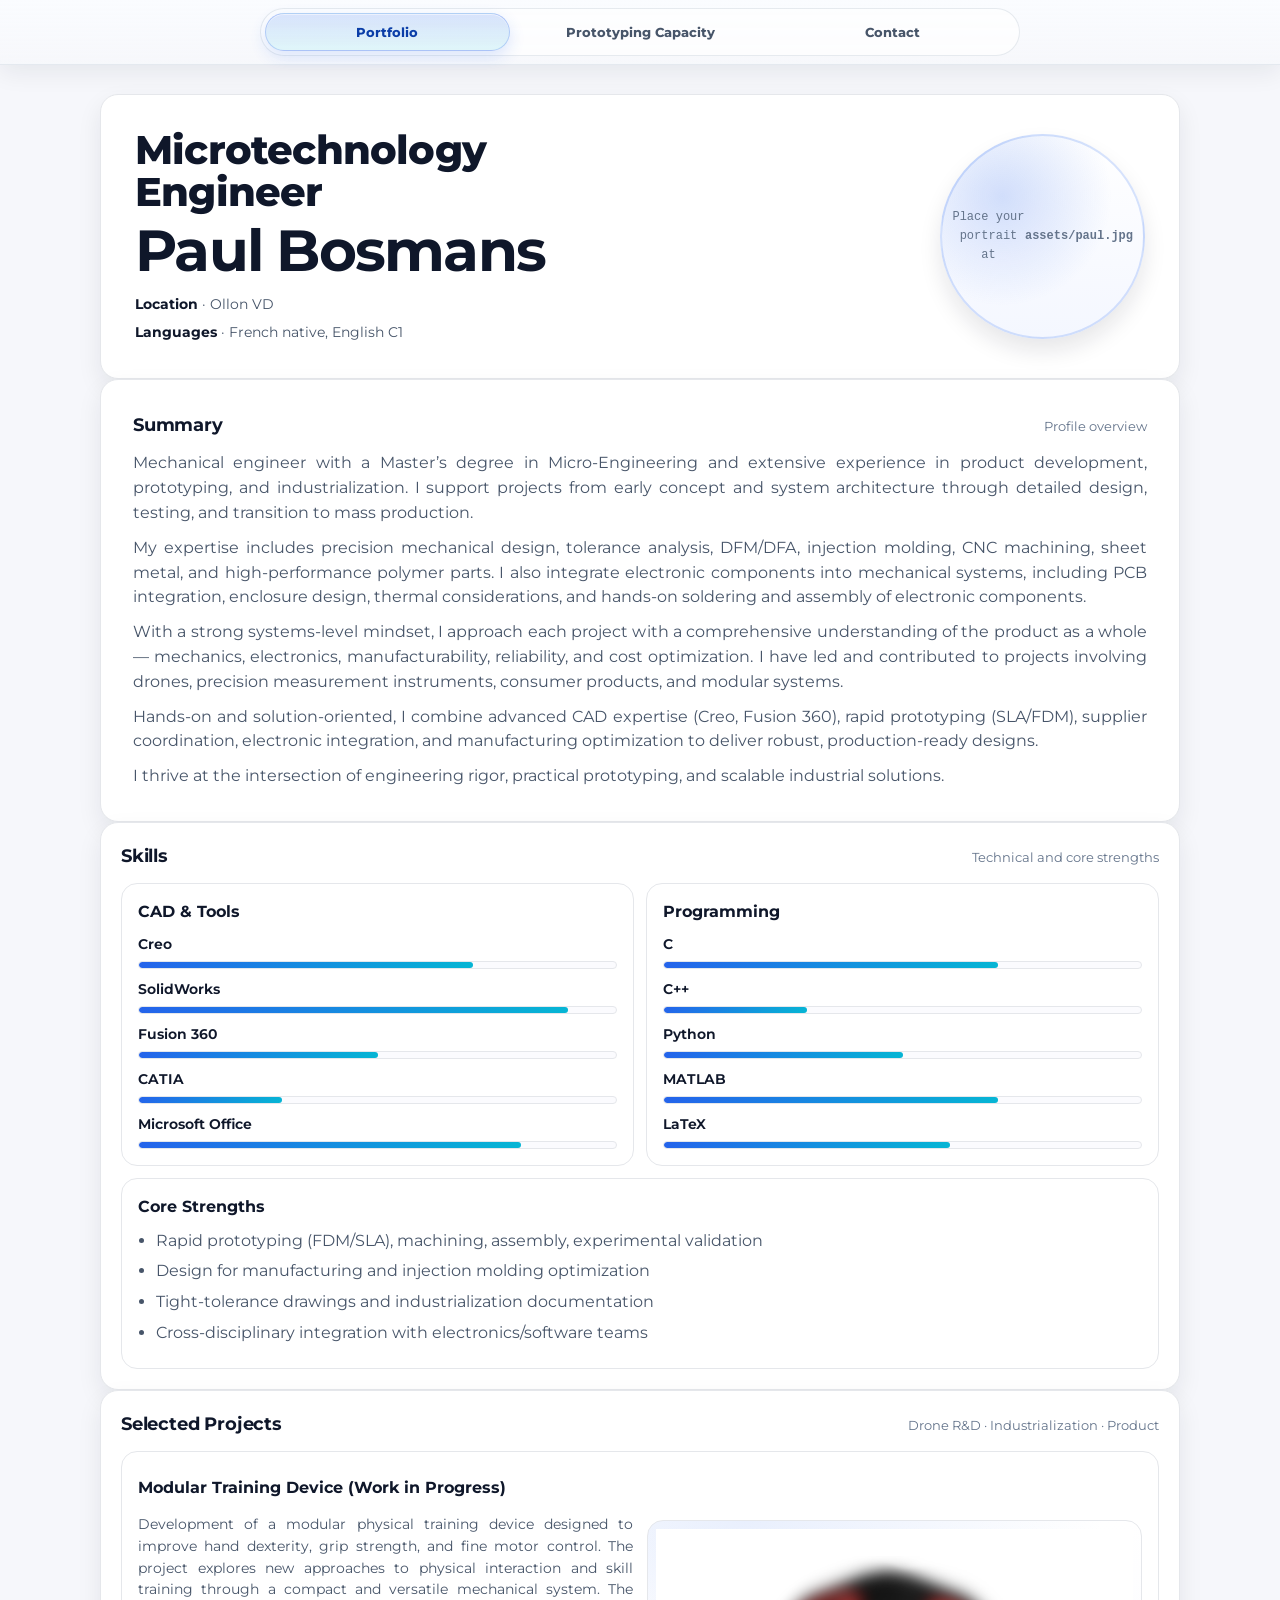
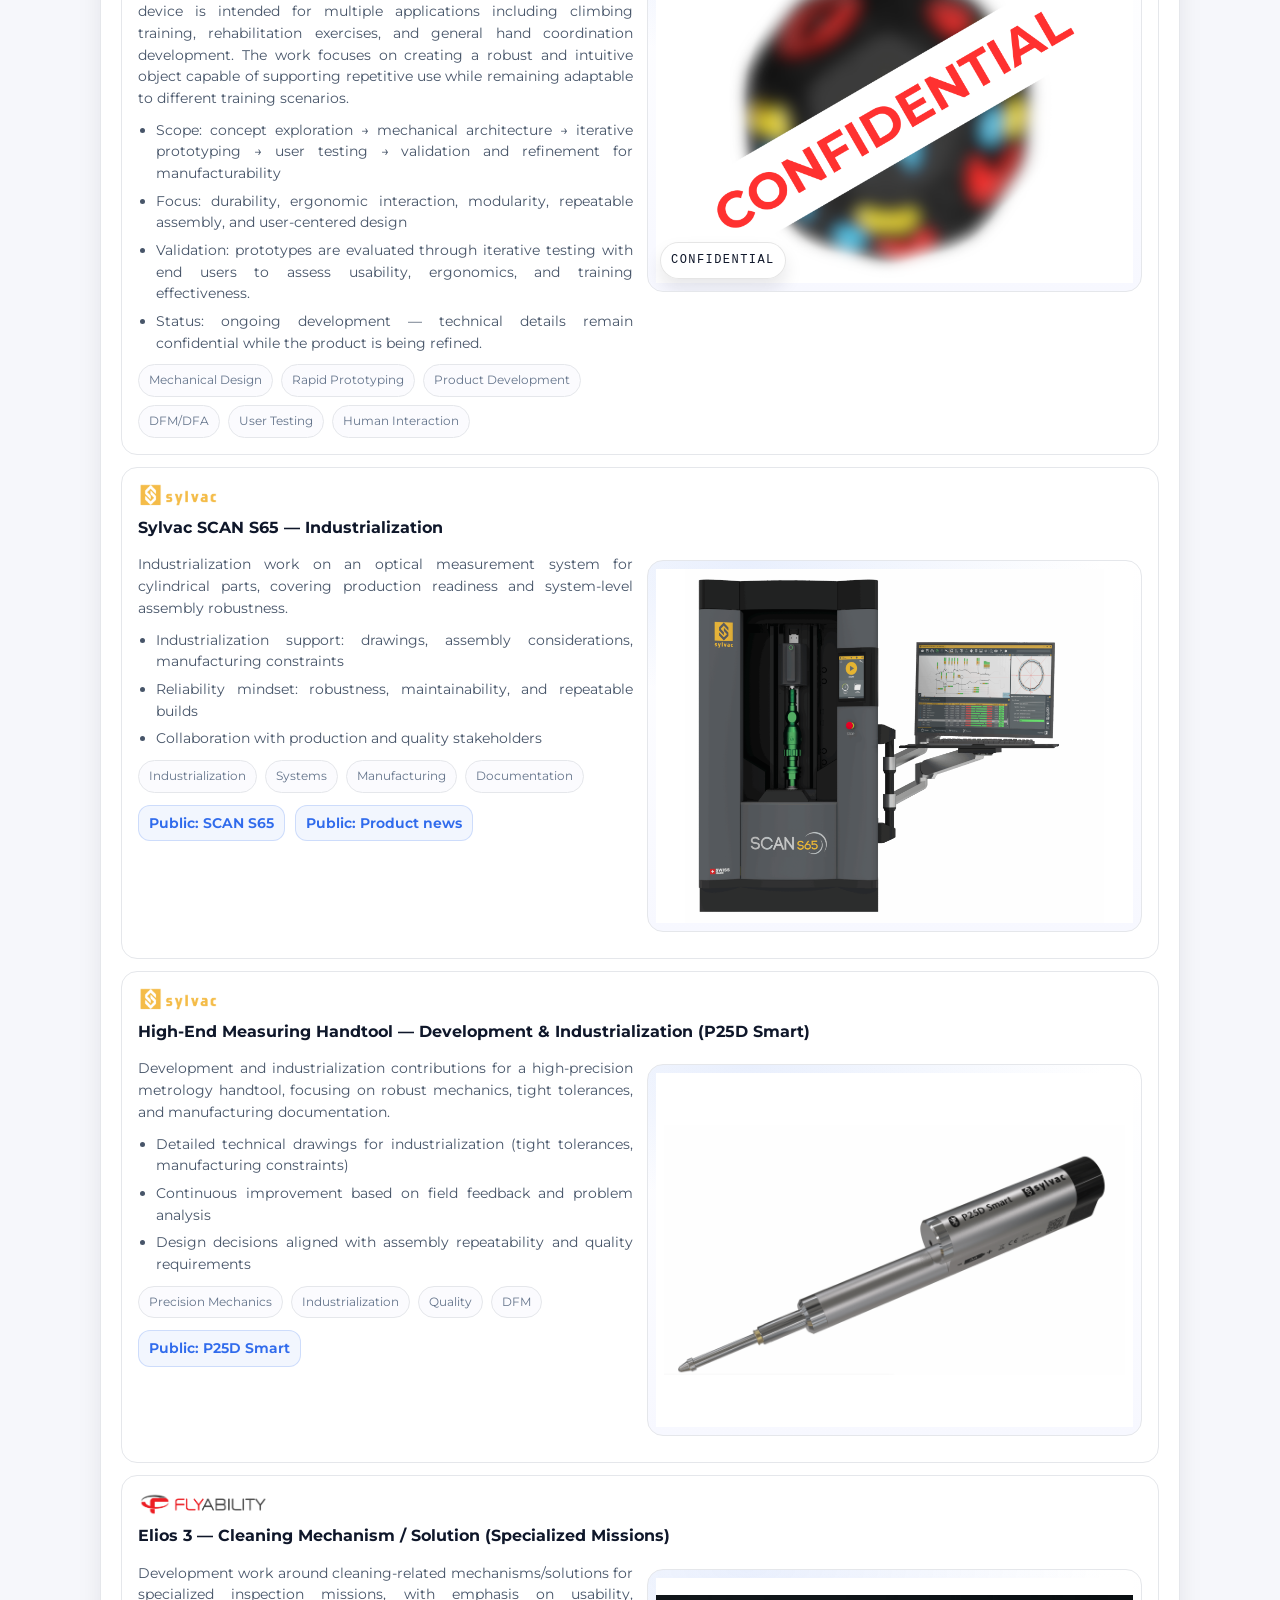
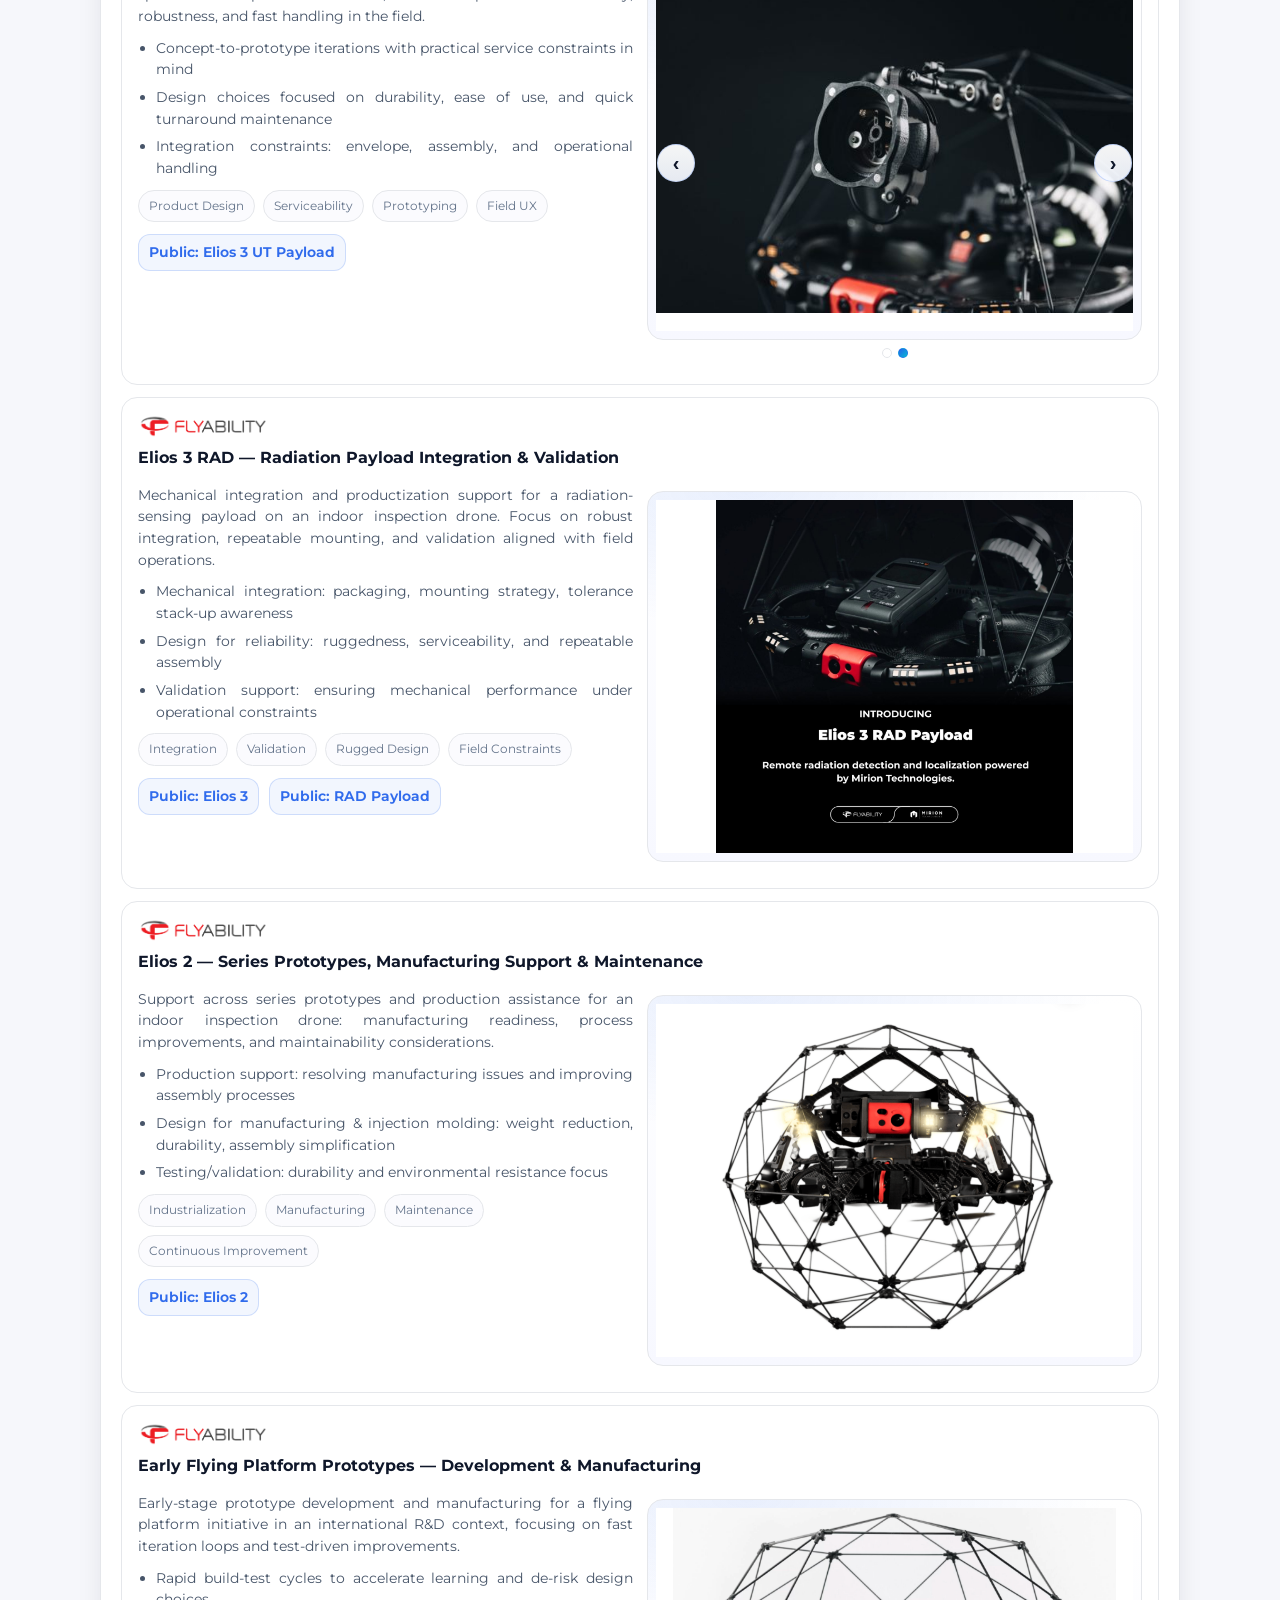
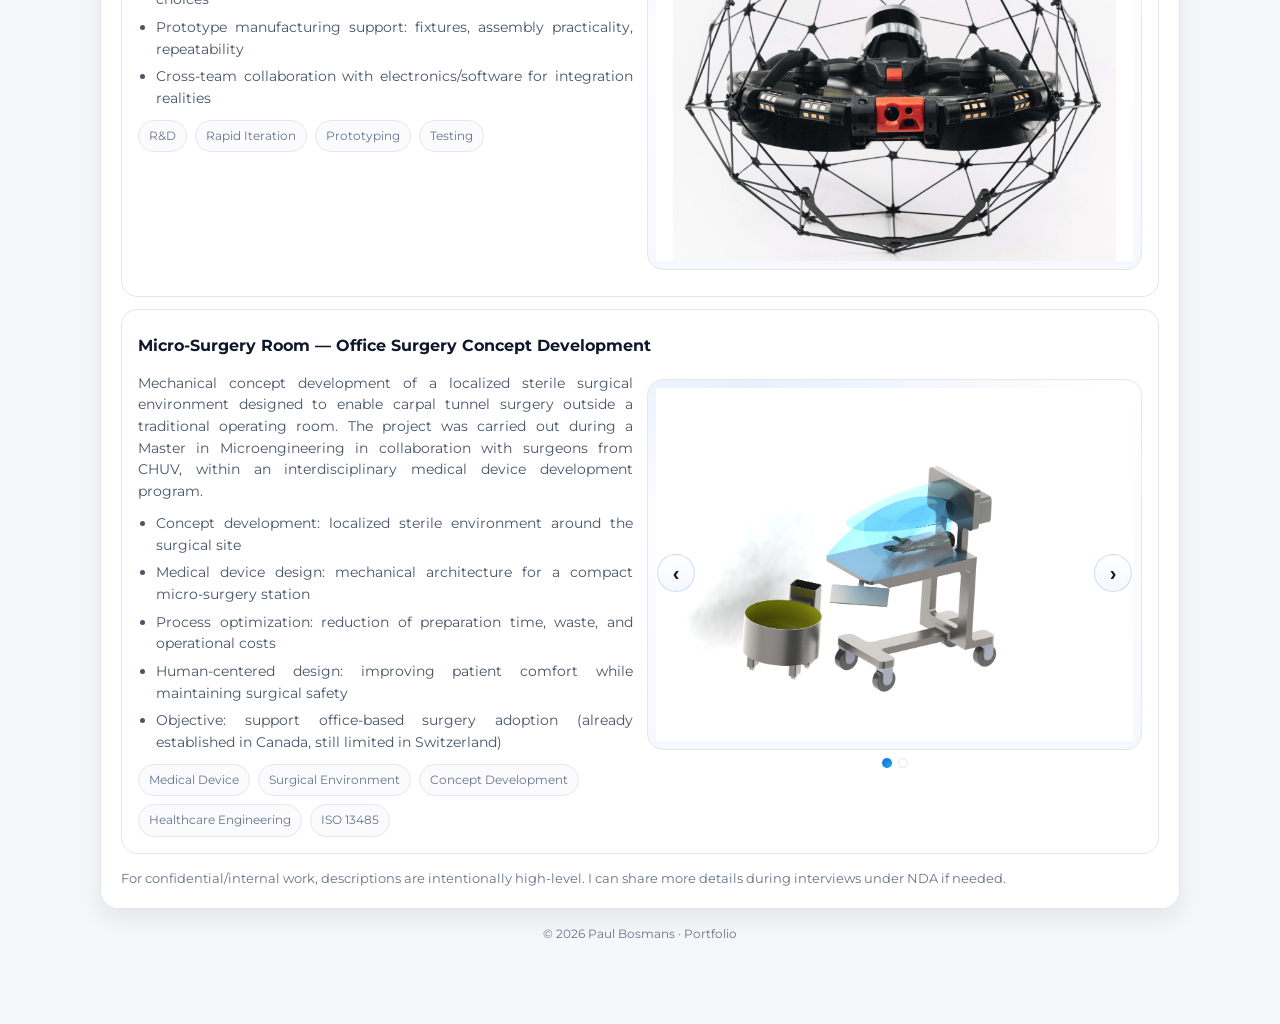
==== commit 58912d93: "Added new menu for manufacturing capacity and contact + cleaning" ====
--- a/index.html
+++ b/index.html
@@ -10,6 +10,16 @@
 </head>
 
 <body>
+  <nav class="site-nav" aria-label="Main navigation">
+    <div class="site-nav-inner">
+      <div class="site-nav-links">
+        <a class="site-nav-link active" href="index.html" aria-current="page">Portfolio</a>
+        <a class="site-nav-link" href="prototyping.html">Prototyping Capacity</a>
+        <a class="site-nav-link" href="contact.html">Contact</a>
+      </div>
+    </div>
+  </nav>
+
   <div class="layout">
     <!-- MAIN CONTENT -->
     <main class="content" id="top">
@@ -31,19 +41,23 @@
             </div>
           </figure>
         </div>
+      </header>
 
-        <div class="hero-embedded">
-          <div class="hero-block" id="summary">
-            <h2>Summary</h2>
-            <div class="p" id="summaryText"></div>
-          </div>
+      <section class="card section" id="summary">
+        <div class="section-head">
+          <h2>Summary</h2>
+          <p>Profile overview</p>
+        </div>
+        <div class="p" id="summaryText"></div>
+      </section>
 
-          <div class="hero-block" id="skills">
-            <h2>Skills</h2>
-            <div class="skills-grid" id="skillsGrid"></div>
-          </div>
+      <section class="card section" id="skills">
+        <div class="section-head">
+          <h2>Skills</h2>
+          <p>Technical and core strengths</p>
         </div>
-      </header>
+        <div class="skills-grid" id="skillsGrid"></div>
+      </section>
 
       <!-- PROJECTS -->
       <section class="card section" id="projects">
@@ -57,20 +71,20 @@
         <p class="note" id="projectsNote"></p>
       </section>
 
-      <!-- CONTACT -->
-      <section class="card section" id="contact">
-        <div class="section-head">
-          <h2>Contact</h2>
-          <p>Fast & direct</p>
-        </div>
-
-        <p class="p" id="contactIntro"></p>
-        <div class="actions" style="margin-top:10px;" id="contactActions"></div>
-
-        <footer class="footer">© <span id="year"></span> Paul Bosmans · Portfolio</footer>
-      </section>
+      <footer class="footer">© <span id="year"></span> Paul Bosmans · Portfolio</footer>
     </main>
 
+  </div>
+
+  <div class="lightbox" id="mediaLightbox" aria-hidden="true">
+    <div class="lightbox-backdrop" id="lightboxBackdrop"></div>
+    <div class="lightbox-panel" role="dialog" aria-modal="true" aria-label="Media preview">
+      <button class="lightbox-nav lightbox-prev" id="lightboxPrev" aria-label="Previous image">‹</button>
+      <button class="lightbox-nav lightbox-next" id="lightboxNext" aria-label="Next image">›</button>
+      <button class="lightbox-close" id="lightboxClose" aria-label="Close preview">×</button>
+      <img id="lightboxImage" alt="Expanded project media" />
+      <video id="lightboxVideo" controls playsinline style="display:none;"></video>
+    </div>
   </div>
 
   <script src="js/data.js"></script>
--- a/css/styles.css
+++ b/css/styles.css
@@ -1,3 +1,5 @@
+@import url('https://fonts.googleapis.com/css2?family=Montserrat:wght@400;500;600;700;800&display=swap');
+
 :root{
   --bg: #ffffff;
   --bg2:#f6f7fb;
@@ -12,7 +14,7 @@
   --accent2:#06b6d4;
   --max: 1120px;
   --mono: ui-monospace, SFMono-Regular, Menlo, Monaco, Consolas, "Liberation Mono", "Courier New", monospace;
-  --sans: ui-sans-serif, system-ui, -apple-system, Segoe UI, Roboto, Helvetica, Arial, "Apple Color Emoji","Segoe UI Emoji";
+  --sans: "Montserrat", ui-sans-serif, system-ui, -apple-system, Segoe UI, Roboto, Helvetica, Arial, "Apple Color Emoji","Segoe UI Emoji";
 }
 
 *{box-sizing:border-box}
@@ -24,6 +26,78 @@
   color:var(--text);
   background: var(--bg2);
   line-height:1.55;
+  padding-top: 62px;
+}
+
+.site-nav{
+  position: fixed;
+  top: 0;
+  left: 0;
+  right: 0;
+  z-index: 1200;
+  background: linear-gradient(180deg, rgba(250, 252, 255, .96), rgba(246, 247, 251, .9));
+  backdrop-filter: blur(10px);
+  border-bottom: 1px solid rgba(148, 163, 184, .22);
+  box-shadow: 0 8px 24px rgba(15, 23, 42, .07);
+}
+
+.site-nav-inner{
+  max-width: var(--max);
+  margin: 0 auto;
+  padding: 8px clamp(12px, 2.2vw, 20px);
+  display:flex;
+  justify-content:center;
+}
+
+.site-nav-links{
+  display:flex;
+  align-items:center;
+  gap: 8px;
+  flex-wrap: nowrap;
+  padding: 4px;
+  border: 1px solid rgba(148, 163, 184, .22);
+  border-radius: 999px;
+  background: rgba(255, 255, 255, .72);
+  width: min(100%, 760px);
+  justify-content:space-between;
+}
+
+.site-nav-link{
+  font-size: 13px;
+  font-weight: 750;
+  padding: 8px 13px;
+  border-radius: 999px;
+  border: 1px solid transparent;
+  color: var(--muted);
+  background: transparent;
+  transition: .16s ease;
+  flex: 1 1 0;
+  text-align:center;
+}
+
+.site-nav-link:hover{
+  border-color: rgba(37,99,235,.2);
+  background: rgba(255,255,255,.9);
+  color: var(--text);
+  transform: translateY(-1px);
+}
+
+.site-nav-link.active{
+  color: #0b3ea8;
+  border-color: rgba(37,99,235,.24);
+  background: linear-gradient(180deg, rgba(37,99,235,.18), rgba(6,182,212,.12));
+  box-shadow: inset 0 1px 0 rgba(255,255,255,.55), 0 6px 16px rgba(37,99,235,.16);
+}
+
+@media (max-width: 640px){
+  .site-nav-links{
+    flex-wrap: wrap;
+    width: 100%;
+    justify-content:center;
+  }
+  .site-nav-link{
+    flex: 1 1 calc(50% - 8px);
+  }
 }
 
 a{color:inherit; text-decoration:none}
@@ -50,7 +124,7 @@
 
 /* HERO */
 .hero{
-  padding: 24px;
+  padding: 34px;
   display:grid;
   grid-template-columns: minmax(0, 1fr) minmax(170px, 220px);
   gap: 20px 28px;
@@ -210,6 +284,11 @@
 
 /* SECTIONS */
 .section{padding: 20px}
+
+#summary.section{
+  padding: 32px;
+}
+
 .section-head{
   display:flex;
   justify-content:space-between;
@@ -225,10 +304,252 @@
 .summary-paragraph{margin:0; color:var(--muted)}
 .summary-paragraph + .summary-paragraph{margin-top: 10px}
 
+.p,
+.summary-paragraph,
+.project-text p,
+.proto-line p,
+.bullets li{
+  text-align: justify;
+  text-justify: inter-word;
+}
+
 .note{
   margin: 14px 0 0;
   color: var(--muted2);
   font-size: 13px;
+}
+
+/* PROTOTYPING */
+.proto-lines{
+  display:flex;
+  flex-direction:column;
+  gap: 12px;
+}
+
+.proto-line{
+  border: 1px solid var(--border);
+  border-radius: 16px;
+  padding: 14px;
+  background: #ffffff;
+  display:grid;
+  grid-template-columns: 1.1fr .9fr;
+  gap: 12px;
+  align-items: stretch;
+}
+
+.proto-line-left{
+  min-width: 0;
+}
+
+.proto-line h3{
+  margin: 0 0 6px;
+  font-size: 15px;
+}
+
+.proto-line p{
+  margin: 0;
+  color: var(--muted);
+  font-size: 14px;
+}
+
+.proto-line-right{
+  min-width: 0;
+}
+
+
+.proto-tool-media{
+  margin: 4px 0 10px;
+  width:100%;
+  height:100%;
+  min-height: 170px;
+  border-radius: 14px;
+  overflow:hidden;
+  border: 1px solid var(--border);
+  background:
+    radial-gradient(380px 140px at 12% 0%, rgba(37,99,235,.10), transparent 60%),
+    linear-gradient(180deg, #ffffff, #f8f9ff);
+  display:flex;
+  align-items:center;
+  justify-content:center;
+  padding: 8px;
+}
+
+.proto-tool-media img{
+  width:100%;
+  height:100%;
+  object-fit: cover;
+  display:block;
+}
+
+.proto-tool-media-fallback{
+  width:100%;
+  height:100%;
+  display:flex;
+  align-items:center;
+  justify-content:center;
+  text-align:center;
+  padding:14px;
+  color: var(--muted2);
+  font-family: var(--mono);
+  font-size: 12px;
+}
+
+@media (max-width: 900px){
+  .proto-line{grid-template-columns: 1fr;}
+  .proto-tool-media{min-height: 150px;}
+}
+
+/* CONTACT PAGE */
+.contact-layout{
+  display:grid;
+  grid-template-columns: 1fr;
+  gap: 14px;
+  align-items: stretch;
+}
+
+.contact-left,
+.contact-right{
+  border: 1px solid var(--border);
+  border-radius: 16px;
+  padding: 14px;
+  background: #ffffff;
+}
+
+.contact-left{
+  background:
+    radial-gradient(380px 180px at 0% 0%, rgba(37,99,235,.12), transparent 70%),
+    linear-gradient(180deg, #ffffff, #f8fbff);
+}
+
+.contact-kicker{
+  margin: 0 0 8px;
+  font-size: 20px;
+  letter-spacing: .08em;
+  text-transform: uppercase;
+  color: rgba(37,99,235,.85);
+  font-weight: 800;
+  white-space: nowrap;
+}
+
+#contactPageActions{
+  width: 100%;
+  display: flex;
+  justify-content: space-between;
+  align-items: center;
+  gap: 14px;
+  flex-wrap: nowrap;
+}
+
+#contactPageActions .btn{
+  flex: 1 1 0;
+  min-width: 0;
+  text-align: center;
+  white-space: nowrap;
+}
+
+.contact-rows{
+  display:flex;
+  flex-direction:column;
+  gap: 8px;
+}
+
+.contact-row{
+  display:flex;
+  justify-content:space-between;
+  gap: 12px;
+  padding: 9px 10px;
+  border-radius: 12px;
+  border: 1px solid var(--border);
+  background: #fbfbfe;
+}
+
+.contact-label{
+  color: var(--muted2);
+  font-size: 13px;
+  font-weight: 700;
+}
+
+.contact-value{
+  color: var(--text);
+  font-size: 13px;
+  text-align: right;
+}
+
+.contact-form-card{
+  margin-top: 14px;
+  border: 1px solid var(--border);
+  border-radius: 16px;
+  padding: 14px;
+  background:
+    radial-gradient(420px 180px at 100% 0%, rgba(6,182,212,.10), transparent 68%),
+    linear-gradient(180deg, #ffffff, #f9fdff);
+}
+
+.contact-form{
+  display:grid;
+  grid-template-columns: 1fr 1fr;
+  gap: 10px;
+}
+
+.contact-field{
+  display:flex;
+  flex-direction:column;
+  gap: 6px;
+}
+
+.contact-field span{
+  font-size: 12px;
+  font-weight: 700;
+  color: var(--muted2);
+}
+
+.contact-field input,
+.contact-field textarea{
+  width:100%;
+  border: 1px solid var(--border);
+  border-radius: 12px;
+  padding: 10px 11px;
+  font: inherit;
+  color: var(--text);
+  background: #ffffff;
+}
+
+.contact-field textarea{
+  resize: vertical;
+}
+
+.contact-field input:focus,
+.contact-field textarea:focus{
+  outline: 2px solid rgba(37,99,235,.28);
+  outline-offset: 1px;
+  border-color: rgba(37,99,235,.24);
+}
+
+.contact-field-wide{
+  grid-column: 1 / -1;
+}
+
+.contact-form-actions{
+  grid-column: 1 / -1;
+  display:flex;
+  align-items:center;
+  gap: 10px;
+  flex-wrap: wrap;
+}
+
+.contact-form-hint{
+  color: var(--muted2);
+  font-size: 12px;
+}
+
+@media (max-width: 760px){
+  .contact-form{grid-template-columns: 1fr;}
+  #contactPageActions{
+    flex-wrap: wrap;
+  }
+  #contactPageActions .btn{
+    flex: 1 1 100%;
+  }
 }
 
 /* PROJECTS */
@@ -272,22 +593,29 @@
   gap: 14px;
   align-items:start;
 }
-.project-body.no-media{grid-template-columns: 1fr;}
+
 @media (max-width: 1240px){ .project-body{grid-template-columns:1fr} }
 
 .project-carousel{
-  display:grid;
-  grid-template-columns: 38px 1fr 38px;
-  gap: 8px;
-  align-items:center;
+  position: relative;
+  display:block;
+  margin: 6px 0 10px;
+}
+
+.project-carousel.single-media{
+  grid-template-columns: 1fr;
 }
 
 .pc-btn{
+  position: absolute;
+  top: 50%;
+  transform: translateY(-50%);
+  z-index: 3;
   width: 38px;
   height: 38px;
   border-radius: 999px;
   border: 1px solid rgba(37,99,235,.22);
-  background: linear-gradient(180deg, #ffffff, #f3f7ff);
+  background: linear-gradient(180deg, rgba(255,255,255,.96), rgba(243,247,255,.94));
   font-size: 20px;
   font-weight: 800;
   color: var(--text);
@@ -299,8 +627,11 @@
   transition: .14s ease;
 }
 
+.pc-prev{ left: 10px; }
+.pc-next{ right: 10px; }
+
 .pc-btn:hover{
-  transform: translateY(-1px);
+  transform: translateY(calc(-50% - 1px));
   border-color: rgba(37,99,235,.35);
   box-shadow: 0 10px 18px rgba(37,99,235,.16);
 }
@@ -313,16 +644,22 @@
 }
 
 .pc-dots{
-  grid-column: 1 / -1;
   display:flex;
   justify-content:center;
   gap:6px;
-  margin-top: 2px;
+  margin-top: 8px;
 }
 
 .pc-dot{
-  width: 9px;
-  height: 9px;
+  -webkit-appearance: none;
+  appearance: none;
+  width: 10px;
+  height: 10px;
+  min-width: 10px;
+  min-height: 10px;
+  padding: 0;
+  line-height: 0;
+  flex: 0 0 10px;
   border-radius: 999px;
   border: 1px solid var(--border);
   background: #ffffff;
@@ -335,24 +672,38 @@
 }
 
 @media (max-width: 560px){
-  .project-carousel{
-    grid-template-columns: 34px 1fr 34px;
-    gap: 6px;
-  }
   .pc-btn{
     width: 34px;
     height: 34px;
     font-size: 18px;
   }
-}
-
-.project-text h3{margin:0 0 6px; font-size: 16px}
+  .pc-prev{ left: 8px; }
+  .pc-next{ right: 8px; }
+}
+
+.project-logo-line{
+  margin: 0 0 8px;
+  display:flex;
+  align-items:center;
+  justify-content:flex-start;
+}
+
+.project-company-logo{
+  height: 24px;
+  width: auto;
+  object-fit: contain;
+  display:block;
+  margin: 0;
+}
+
+.project-card-title{margin:0 0 14px; font-size: 16px}
 .project-text p{margin:0 0 10px; color: var(--muted); font-size: 14px}
 
 .bullets{
   margin: 0 0 10px;
   padding-left: 18px;
   color: var(--muted);
+  font-size: 14px;
 }
 .bullets li{margin: 6px 0}
 .bullets b{color: var(--text)}
@@ -388,11 +739,12 @@
     linear-gradient(180deg, #ffffff, #f7f8ff);
   aspect-ratio: 4 / 3;
   width: 100%;
-  max-height: 560px;
+  max-height: 460px;
   display:flex;
   align-items:center;
   justify-content:center;
   position: relative;
+  padding: 8px;
 }
 .project-media img{
   width:100%;
@@ -400,6 +752,7 @@
   object-fit:contain;
   display:block;
   background: #fff;
+  cursor: zoom-in;
 }
 
 .project-media .pc-video{
@@ -445,6 +798,93 @@
   color: #0f172a;
   box-shadow: 0 10px 18px rgba(15,23,42,.10);
 }
+
+.lightbox{
+  position: fixed;
+  inset: 0;
+  display: none;
+  z-index: 2000;
+}
+
+.lightbox.open{
+  display: block;
+}
+
+.lightbox-backdrop{
+  position:absolute;
+  inset:0;
+  background: rgba(15,23,42,.72);
+  backdrop-filter: blur(2px);
+}
+
+.lightbox-panel{
+  position: relative;
+  width: min(94vw, 1200px);
+  height: min(88vh, 900px);
+  margin: 4vh auto;
+  border-radius: 16px;
+  border: 1px solid rgba(255,255,255,.16);
+  background: rgba(15,23,42,.25);
+  box-shadow: 0 20px 45px rgba(0,0,0,.35);
+  display:flex;
+  align-items:center;
+  justify-content:center;
+  overflow:hidden;
+}
+
+.lightbox-panel img{
+  max-width: 100%;
+  max-height: 100%;
+  object-fit: contain;
+  display:block;
+}
+
+.lightbox-panel video{
+  max-width: 100%;
+  max-height: 100%;
+  object-fit: contain;
+  display:block;
+}
+
+.lightbox-close{
+  position:absolute;
+  top:10px;
+  right:10px;
+  z-index: 5;
+  width: 36px;
+  height: 36px;
+  border-radius: 999px;
+  border: 1px solid rgba(255,255,255,.25);
+  background: rgba(15,23,42,.72);
+  color: #fff;
+  font-size: 24px;
+  line-height: 1;
+  cursor:pointer;
+}
+
+.lightbox-nav{
+  position:absolute;
+  top:50%;
+  transform: translateY(-50%);
+  z-index: 5;
+  width: 42px;
+  height: 42px;
+  border-radius: 999px;
+  border: 1px solid rgba(255,255,255,.25);
+  background: rgba(15,23,42,.72);
+  color: #fff;
+  font-size: 26px;
+  line-height: 1;
+  cursor:pointer;
+  display:flex;
+  align-items:center;
+  justify-content:center;
+}
+
+.lightbox-prev{ left: 10px; }
+.lightbox-next{ right: 10px; }
+
+.lightbox-nav.hidden{ display:none; }
 
 /* SKILLS */
 .skills-grid{
